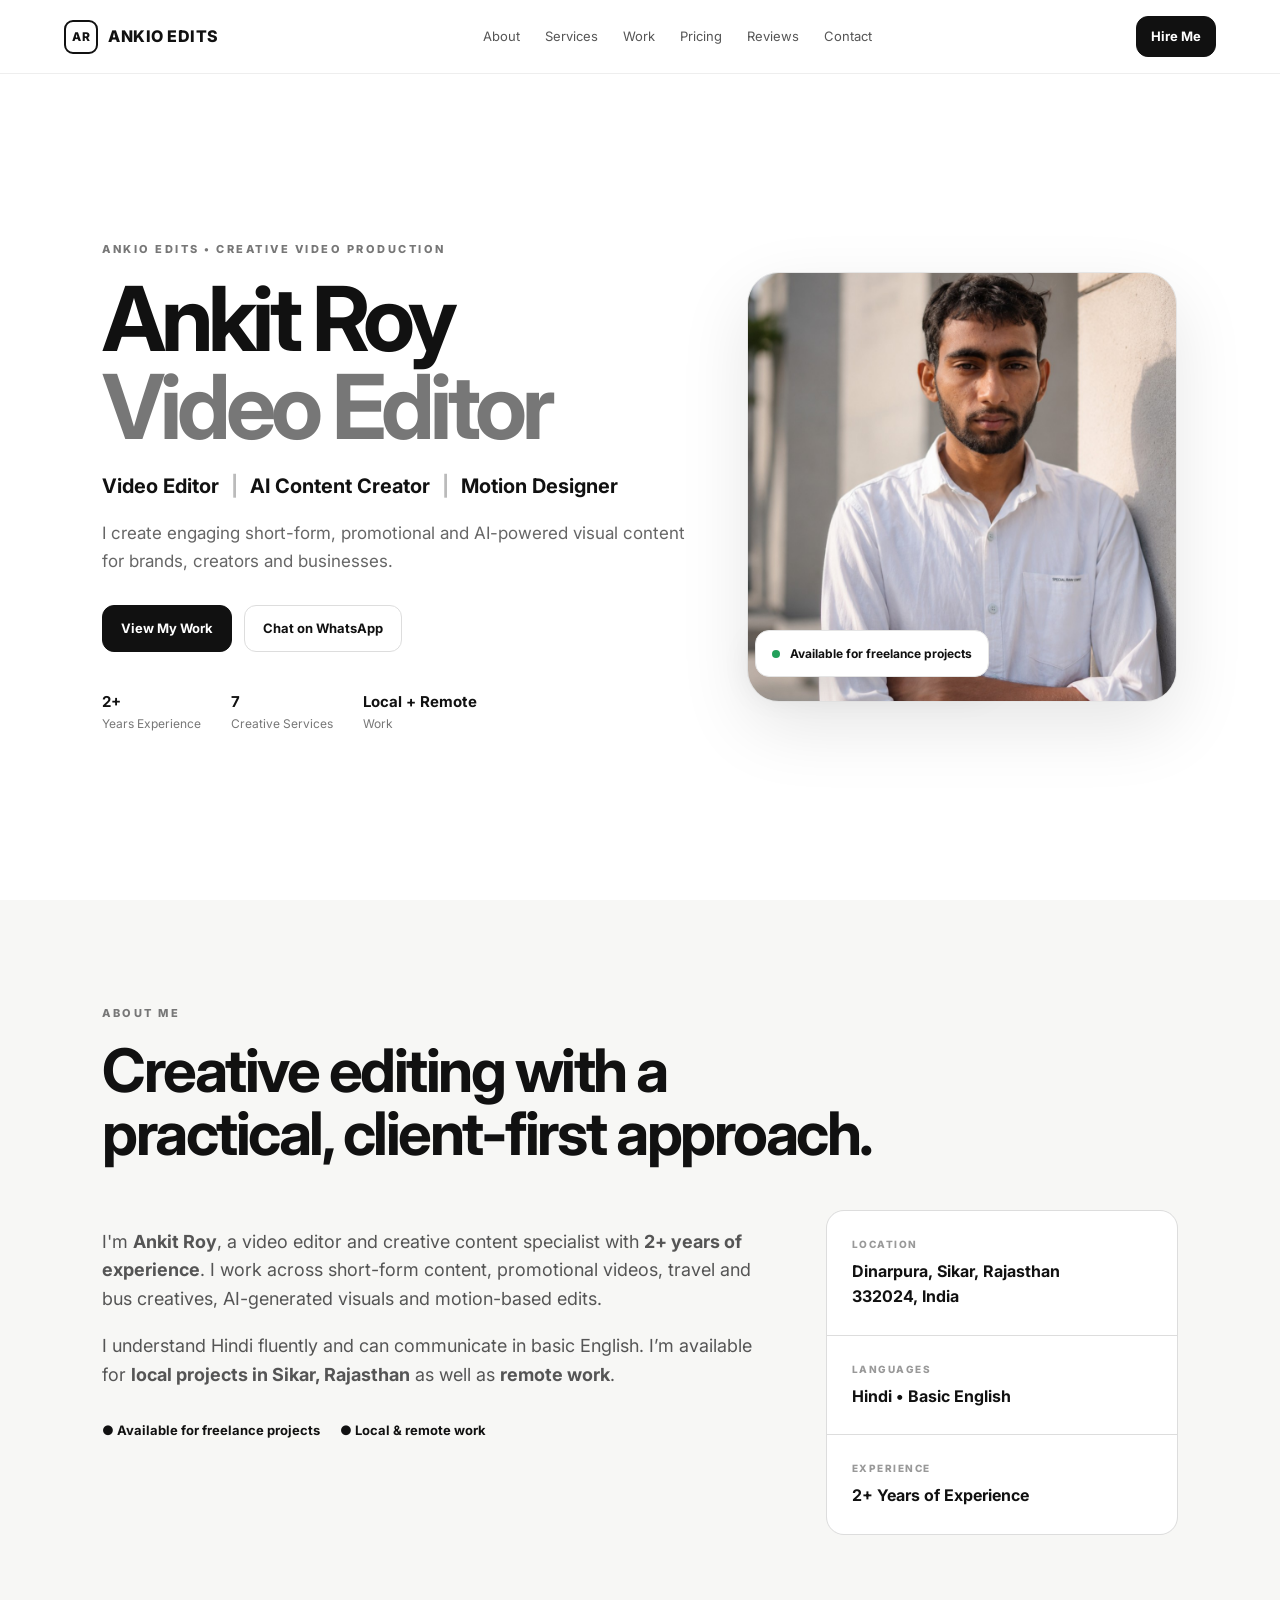
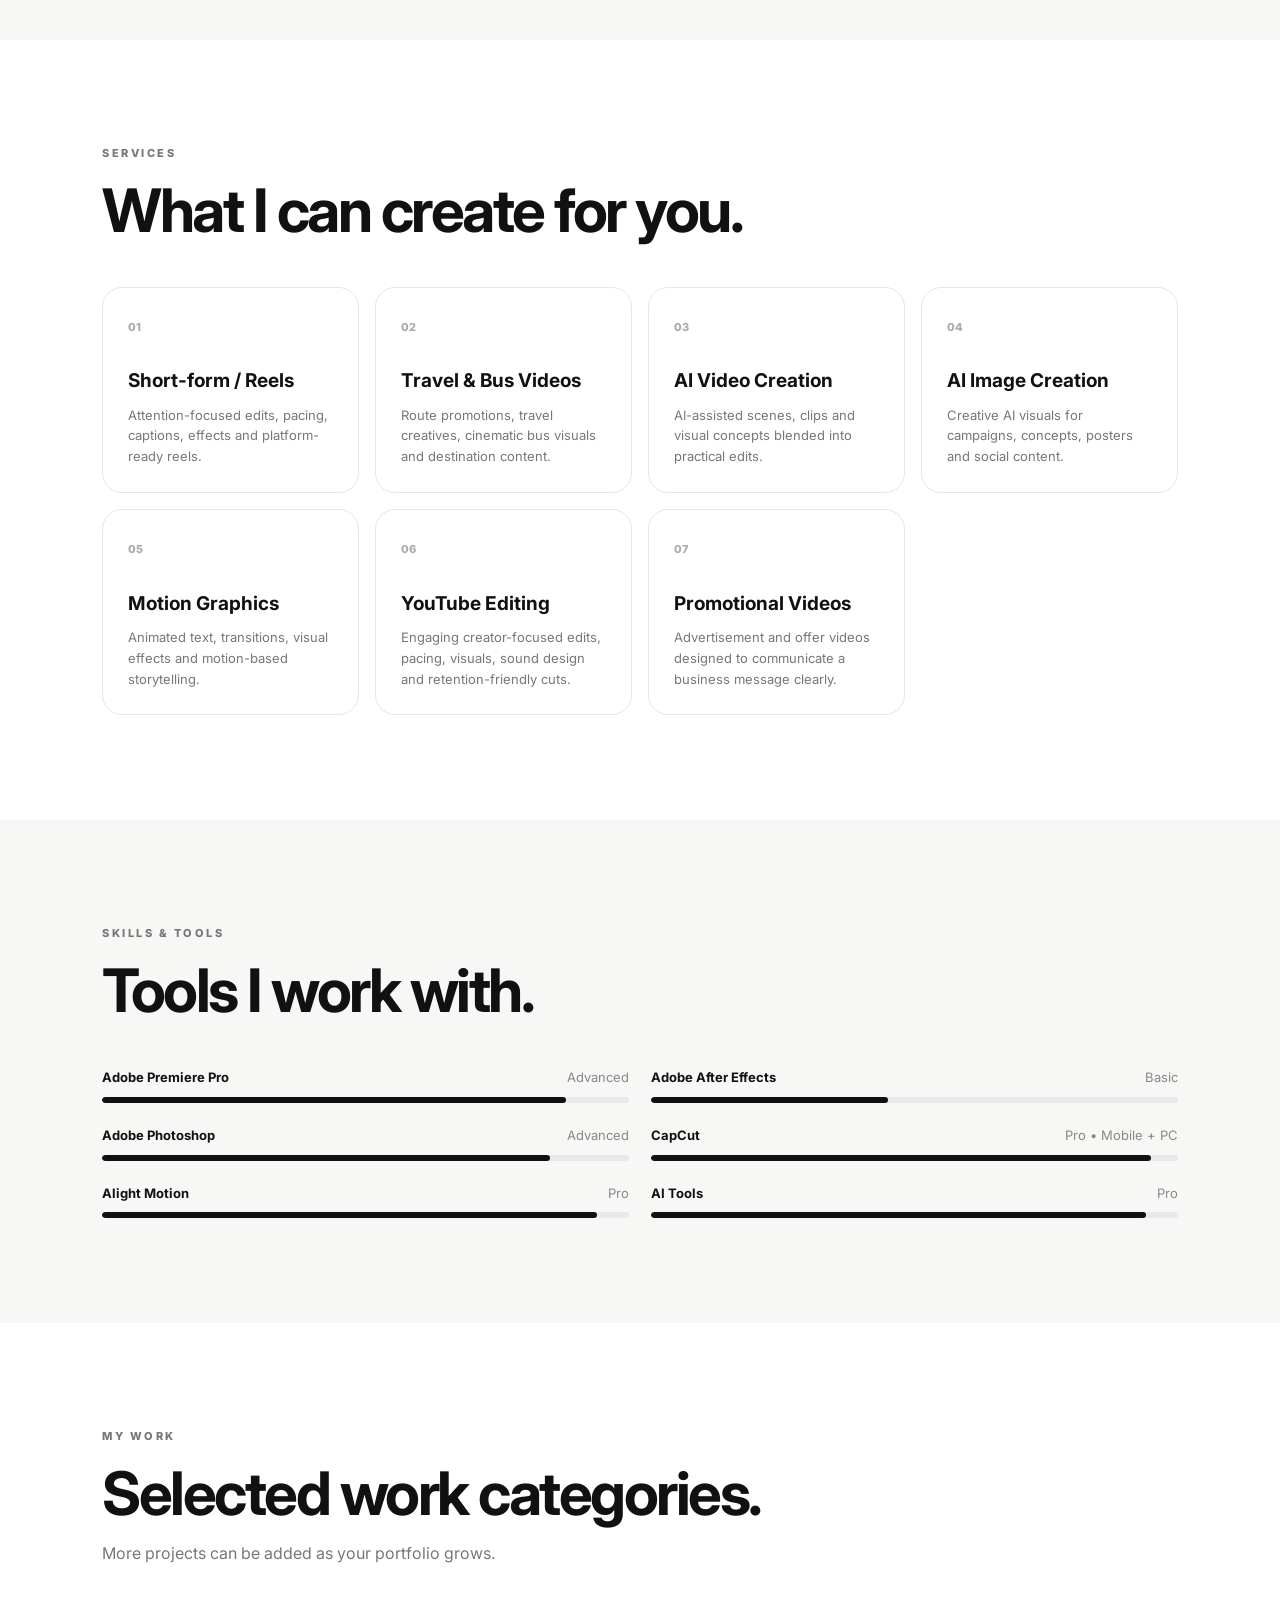
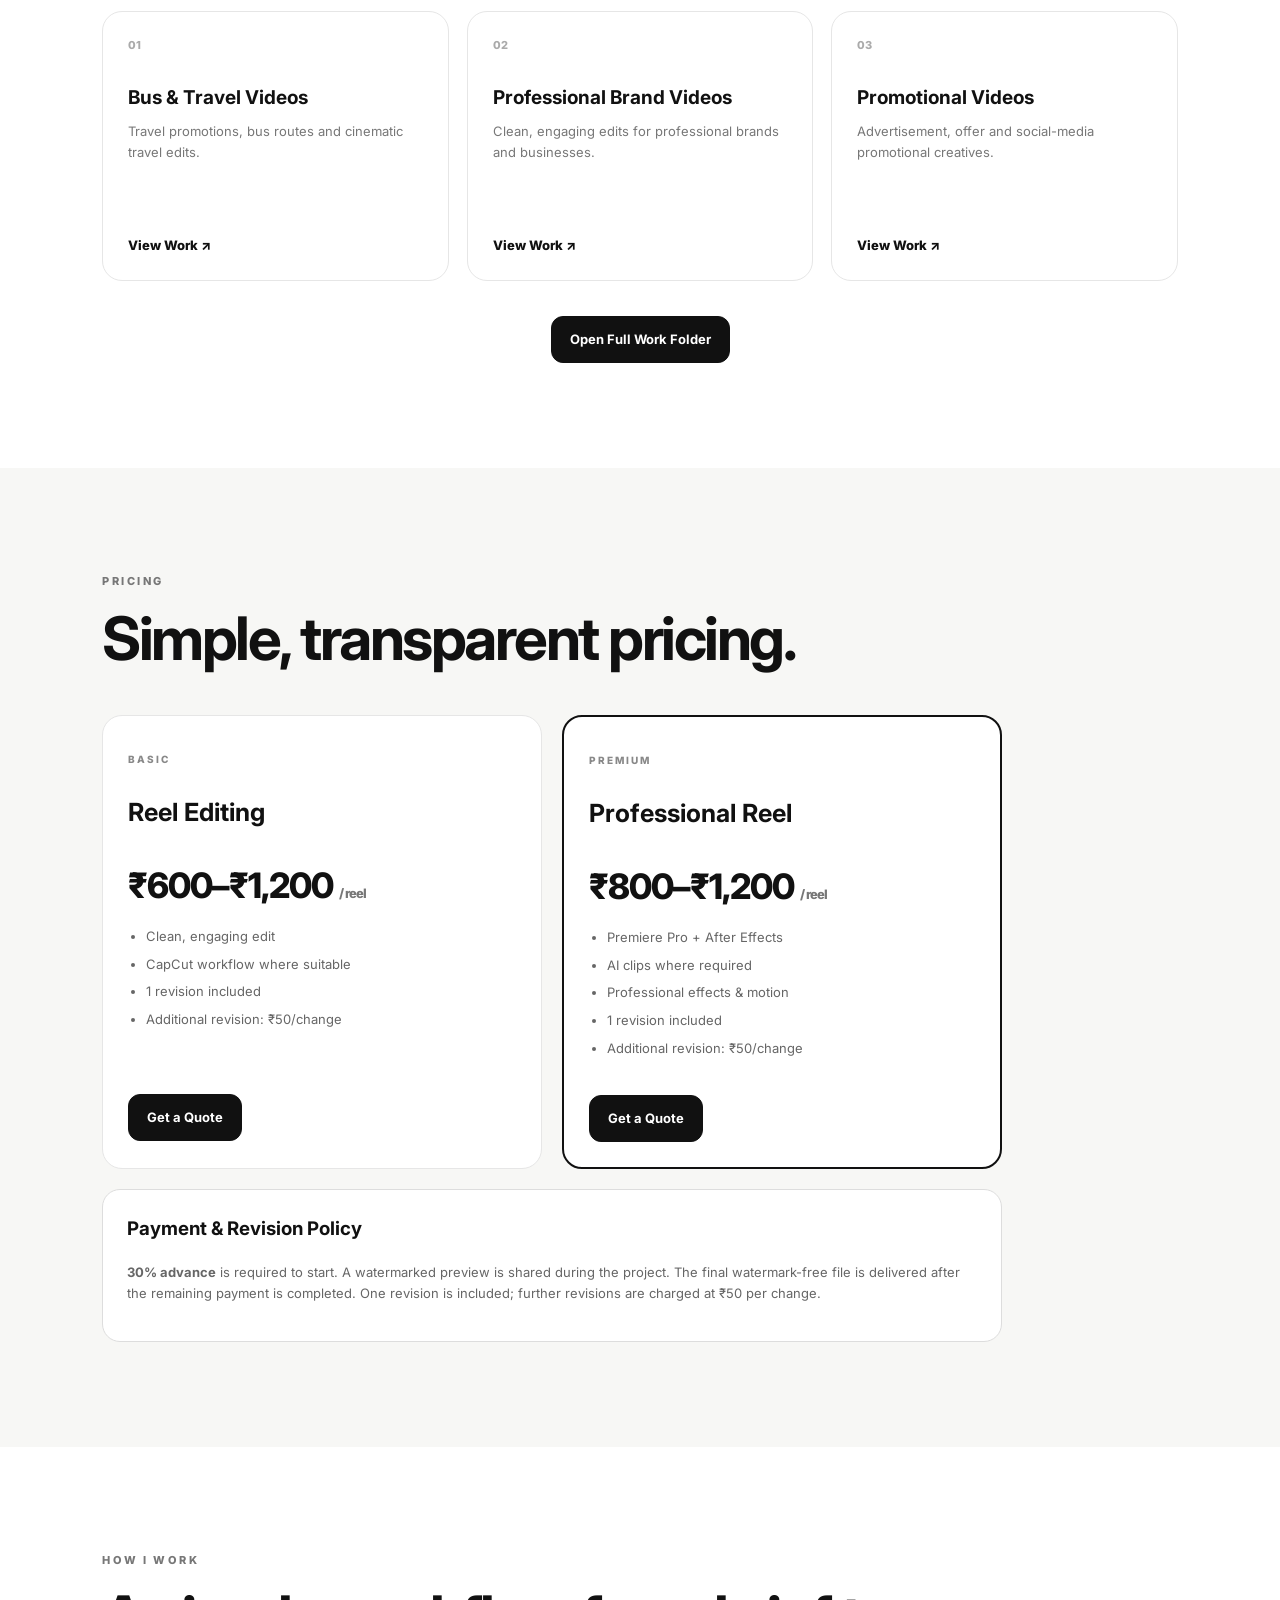
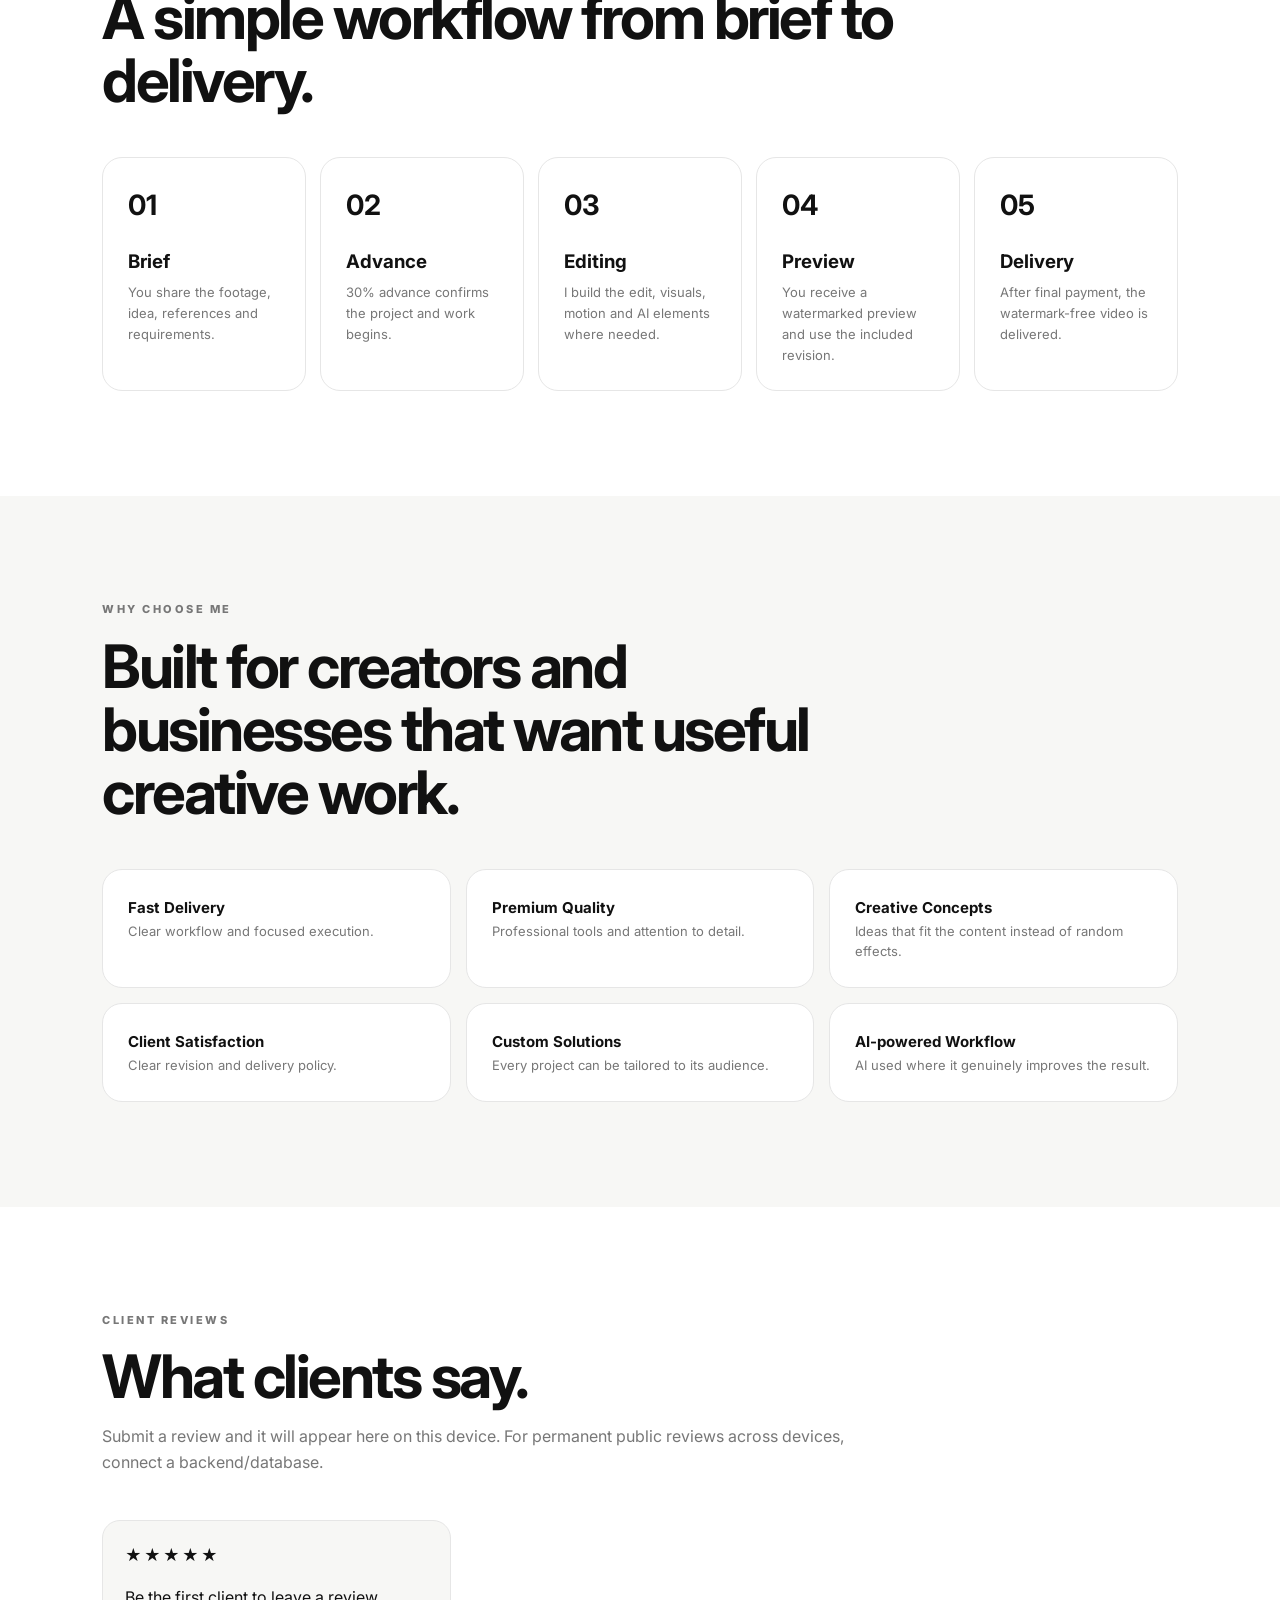
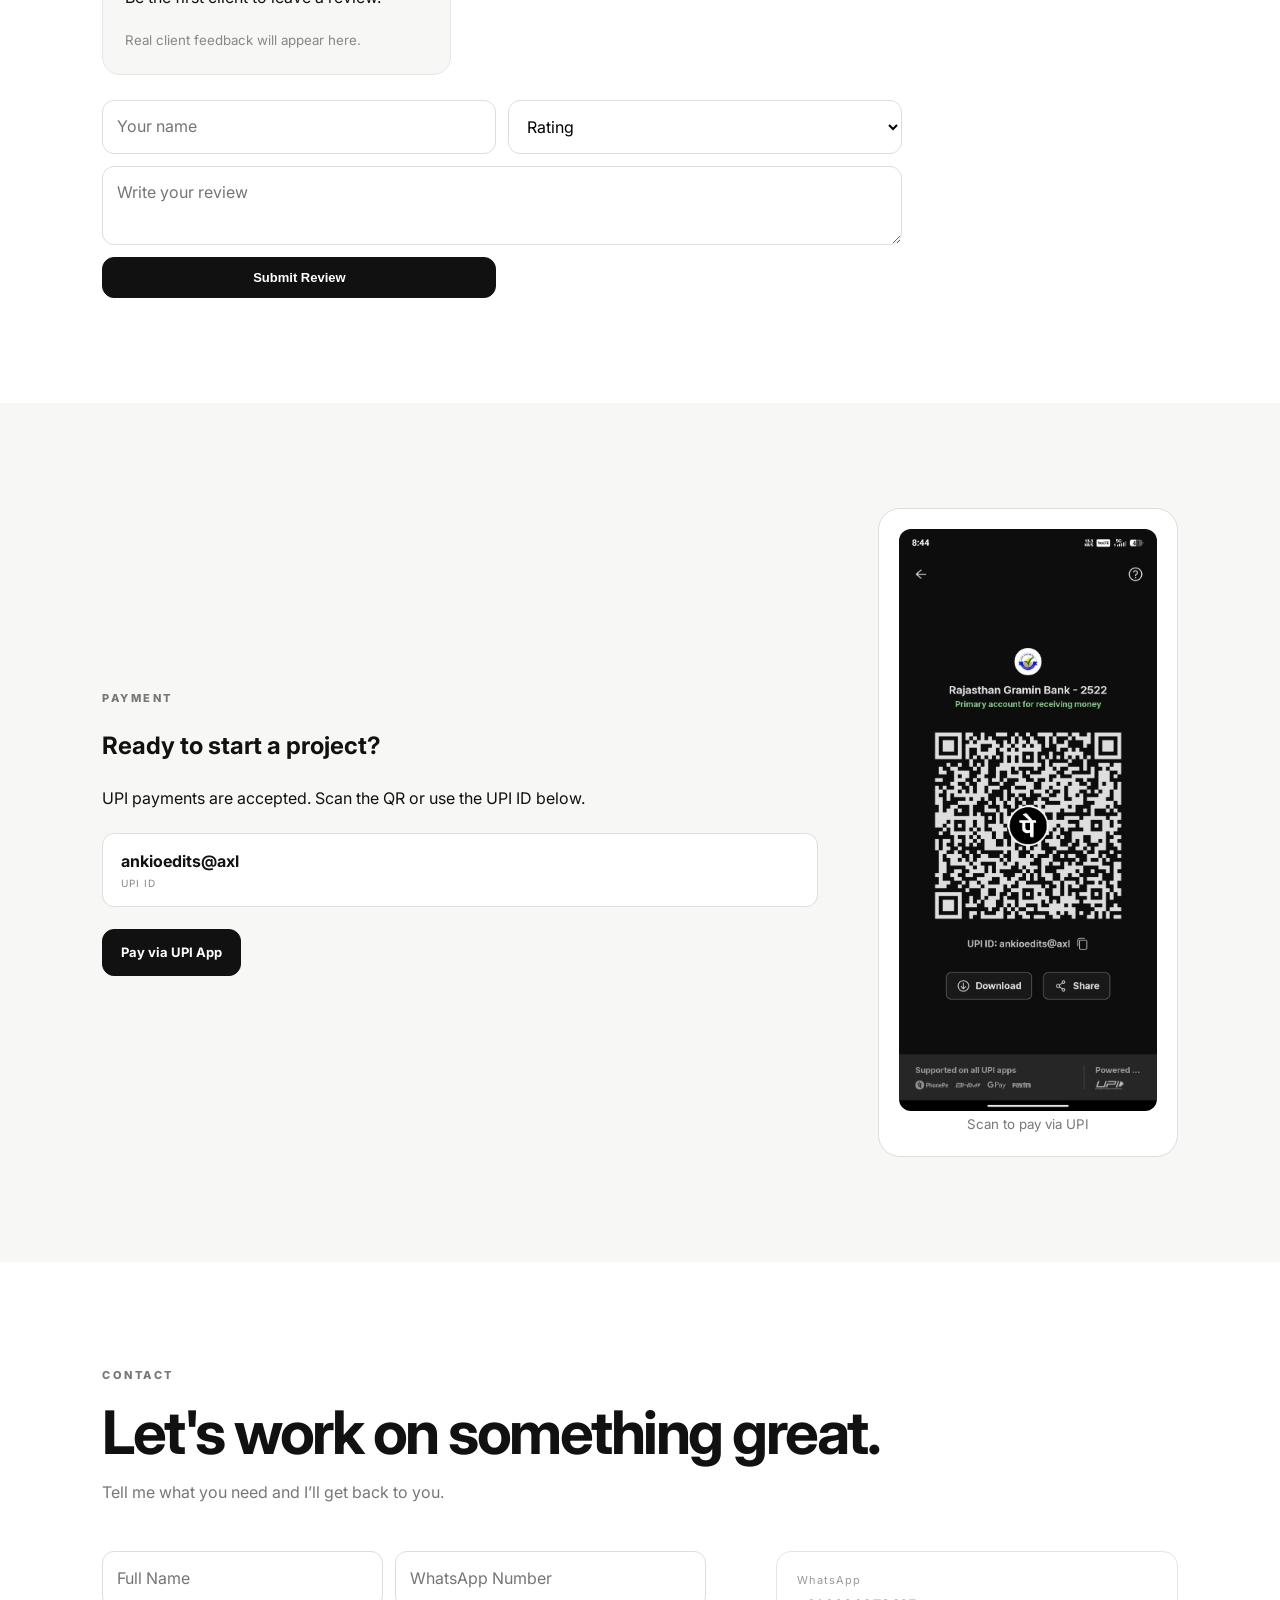
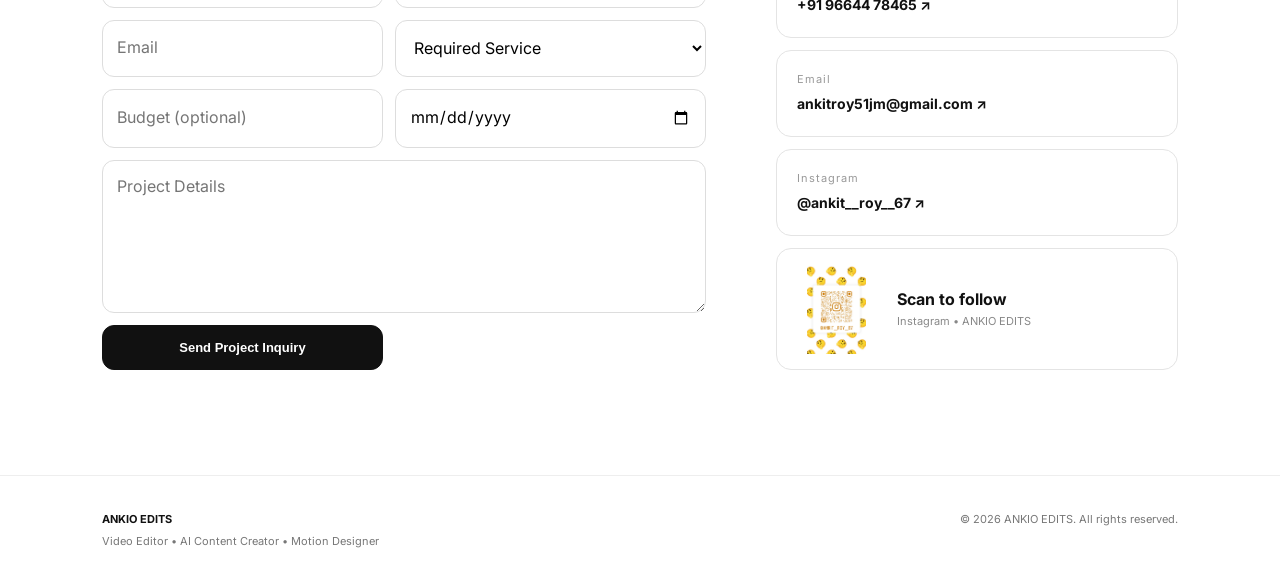
==== index.html @ e43e982b "Add files via upload" ====
<!DOCTYPE html>
<html lang="en">
<head>
  <meta charset="UTF-8">
  <meta name="viewport" content="width=device-width, initial-scale=1.0">
  <meta name="description" content="ANKIO EDITS — Ankit Roy, Video Editor, AI Content Creator and Motion Designer. Available for freelance, local and remote work.">
  <meta name="theme-color" content="#ffffff">
  <title>ANKIO EDITS — Ankit Roy | Video Editor</title>
  <link rel="preconnect" href="https://fonts.googleapis.com">
  <link rel="preconnect" href="https://fonts.gstatic.com" crossorigin>
  <link href="https://fonts.googleapis.com/css2?family=Inter:wght@400;500;600;700;800&display=swap" rel="stylesheet">
  <link rel="stylesheet" href="style.css">
</head>
<body>
<header class="nav">
  <a class="brand" href="#home"><span class="brand-mark">AR</span><span>ANKIO <b>EDITS</b></span></a>
  <nav>
    <a href="#about">About</a><a href="#services">Services</a><a href="#work">Work</a>
    <a href="#pricing">Pricing</a><a href="#reviews">Reviews</a><a href="#contact">Contact</a>
  </nav>
  <a class="btn btn-dark nav-btn" href="https://wa.me/919664478465?text=Hi%20Ankit%2C%20I%20want%20to%20discuss%20a%20video%20editing%20project." target="_blank" rel="noopener">Hire Me</a>
</header>

<main>
<section id="home" class="hero section">
  <div class="hero-copy reveal">
    <p class="eyebrow">ANKIO EDITS • CREATIVE VIDEO PRODUCTION</p>
    <h1>Ankit Roy<br><span>Video Editor</span></h1>
    <p class="headline">Video Editor <i>|</i> AI Content Creator <i>|</i> Motion Designer</p>
    <p class="lead">I create engaging short-form, promotional and AI-powered visual content for brands, creators and businesses.</p>
    <div class="actions">
      <a class="btn btn-dark" href="#work">View My Work</a>
      <a class="btn btn-light" href="https://wa.me/919664478465?text=Hi%20Ankit%2C%20I%20want%20to%20hire%20you%20for%20a%20project." target="_blank" rel="noopener">Chat on WhatsApp</a>
    </div>
    <div class="mini-stats"><span><strong>2+</strong> Years Experience</span><span><strong>7</strong> Creative Services</span><span><strong>Local + Remote</strong> Work</span></div>
  </div>
  <div class="hero-photo reveal">
    <div class="photo-ring"><img src="profile.png" alt="Ankit Roy — ANKIO EDITS"></div>
    <div class="floating-card"><span class="dot"></span> Available for freelance projects</div>
  </div>
</section>

<section id="about" class="section soft">
  <div class="section-head reveal"><p class="eyebrow">ABOUT ME</p><h2>Creative editing with a practical, client-first approach.</h2></div>
  <div class="about-grid">
    <div class="about-copy reveal">
      <p>I'm <b>Ankit Roy</b>, a video editor and creative content specialist with <b>2+ years of experience</b>. I work across short-form content, promotional videos, travel and bus creatives, AI-generated visuals and motion-based edits.</p>
      <p>I understand Hindi fluently and can communicate in basic English. I’m available for <b>local projects in Sikar, Rajasthan</b> as well as <b>remote work</b>.</p>
      <div class="availability"><span>● Available for freelance projects</span><span>● Local & remote work</span></div>
    </div>
    <div class="facts reveal">
      <div><small>LOCATION</small><b>Dinarpura, Sikar, Rajasthan<br>332024, India</b></div>
      <div><small>LANGUAGES</small><b>Hindi • Basic English</b></div>
      <div><small>EXPERIENCE</small><b>2+ Years of Experience</b></div>
    </div>
  </div>
</section>

<section id="services" class="section">
  <div class="section-head reveal"><p class="eyebrow">SERVICES</p><h2>What I can create for you.</h2></div>
  <div class="cards">
    <article class="card reveal"><span>01</span><h3>Short-form / Reels</h3><p>Attention-focused edits, pacing, captions, effects and platform-ready reels.</p></article>
    <article class="card reveal"><span>02</span><h3>Travel & Bus Videos</h3><p>Route promotions, travel creatives, cinematic bus visuals and destination content.</p></article>
    <article class="card reveal"><span>03</span><h3>AI Video Creation</h3><p>AI-assisted scenes, clips and visual concepts blended into practical edits.</p></article>
    <article class="card reveal"><span>04</span><h3>AI Image Creation</h3><p>Creative AI visuals for campaigns, concepts, posters and social content.</p></article>
    <article class="card reveal"><span>05</span><h3>Motion Graphics</h3><p>Animated text, transitions, visual effects and motion-based storytelling.</p></article>
    <article class="card reveal"><span>06</span><h3>YouTube Editing</h3><p>Engaging creator-focused edits, pacing, visuals, sound design and retention-friendly cuts.</p></article>
    <article class="card reveal"><span>07</span><h3>Promotional Videos</h3><p>Advertisement and offer videos designed to communicate a business message clearly.</p></article>
  </div>
</section>

<section id="skills" class="section soft">
  <div class="section-head reveal"><p class="eyebrow">SKILLS & TOOLS</p><h2>Tools I work with.</h2></div>
  <div class="skills">
    <div class="skill reveal"><div><b>Adobe Premiere Pro</b><span>Advanced</span></div><div class="bar"><i style="width:88%"></i></div></div>
    <div class="skill reveal"><div><b>Adobe After Effects</b><span>Basic</span></div><div class="bar"><i style="width:45%"></i></div></div>
    <div class="skill reveal"><div><b>Adobe Photoshop</b><span>Advanced</span></div><div class="bar"><i style="width:85%"></i></div></div>
    <div class="skill reveal"><div><b>CapCut</b><span>Pro • Mobile + PC</span></div><div class="bar"><i style="width:95%"></i></div></div>
    <div class="skill reveal"><div><b>Alight Motion</b><span>Pro</span></div><div class="bar"><i style="width:94%"></i></div></div>
    <div class="skill reveal"><div><b>AI Tools</b><span>Pro</span></div><div class="bar"><i style="width:94%"></i></div></div>
  </div>
</section>

<section id="work" class="section">
  <div class="section-head reveal"><p class="eyebrow">MY WORK</p><h2>Selected work categories.</h2><p>More projects can be added as your portfolio grows.</p></div>
  <div class="work-grid">
    <article class="work-card reveal"><div class="work-number">01</div><h3>Bus & Travel Videos</h3><p>Travel promotions, bus routes and cinematic travel edits.</p><a class="text-link" href="https://drive.google.com/drive/folders/1QheILWWbwtCmF_2uF_xJXzWu7FkPVRV8" target="_blank" rel="noopener">View Work ↗</a></article>
    <article class="work-card reveal"><div class="work-number">02</div><h3>Professional Brand Videos</h3><p>Clean, engaging edits for professional brands and businesses.</p><a class="text-link" href="https://drive.google.com/drive/folders/1QheILWWbwtCmF_2uF_xJXzWu7FkPVRV8" target="_blank" rel="noopener">View Work ↗</a></article>
    <article class="work-card reveal"><div class="work-number">03</div><h3>Promotional Videos</h3><p>Advertisement, offer and social-media promotional creatives.</p><a class="text-link" href="https://drive.google.com/drive/folders/1QheILWWbwtCmF_2uF_xJXzWu7FkPVRV8" target="_blank" rel="noopener">View Work ↗</a></article>
  </div>
  <div class="center reveal"><a class="btn btn-dark" href="https://drive.google.com/drive/folders/1QheILWWbwtCmF_2uF_xJXzWu7FkPVRV8" target="_blank" rel="noopener">Open Full Work Folder</a></div>
</section>

<section id="pricing" class="section soft">
  <div class="section-head reveal"><p class="eyebrow">PRICING</p><h2>Simple, transparent pricing.</h2></div>
  <div class="pricing-grid">
    <article class="price-card reveal"><p class="tag">BASIC</p><h3>Reel Editing</h3><div class="price">₹600–₹1,200 <small>/ reel</small></div><ul><li>Clean, engaging edit</li><li>CapCut workflow where suitable</li><li>1 revision included</li><li>Additional revision: ₹50/change</li></ul><a class="btn btn-dark" href="#contact">Get a Quote</a></article>
    <article class="price-card featured reveal"><p class="tag">PREMIUM</p><h3>Professional Reel</h3><div class="price">₹800–₹1,200 <small>/ reel</small></div><ul><li>Premiere Pro + After Effects</li><li>AI clips where required</li><li>Professional effects & motion</li><li>1 revision included</li><li>Additional revision: ₹50/change</li></ul><a class="btn btn-dark" href="#contact">Get a Quote</a></article>
  </div>
  <div class="policy reveal"><h3>Payment & Revision Policy</h3><p><b>30% advance</b> is required to start. A watermarked preview is shared during the project. The final watermark-free file is delivered after the remaining payment is completed. One revision is included; further revisions are charged at ₹50 per change.</p></div>
</section>

<section id="process" class="section">
  <div class="section-head reveal"><p class="eyebrow">HOW I WORK</p><h2>A simple workflow from brief to delivery.</h2></div>
  <div class="process"><div class="step reveal"><b>01</b><h3>Brief</h3><p>You share the footage, idea, references and requirements.</p></div><div class="step reveal"><b>02</b><h3>Advance</h3><p>30% advance confirms the project and work begins.</p></div><div class="step reveal"><b>03</b><h3>Editing</h3><p>I build the edit, visuals, motion and AI elements where needed.</p></div><div class="step reveal"><b>04</b><h3>Preview</h3><p>You receive a watermarked preview and use the included revision.</p></div><div class="step reveal"><b>05</b><h3>Delivery</h3><p>After final payment, the watermark-free video is delivered.</p></div></div>
</section>

<section class="section soft">
  <div class="section-head reveal"><p class="eyebrow">WHY CHOOSE ME</p><h2>Built for creators and businesses that want useful creative work.</h2></div>
  <div class="why"><div class="why-card reveal"><b>Fast Delivery</b><p>Clear workflow and focused execution.</p></div><div class="why-card reveal"><b>Premium Quality</b><p>Professional tools and attention to detail.</p></div><div class="why-card reveal"><b>Creative Concepts</b><p>Ideas that fit the content instead of random effects.</p></div><div class="why-card reveal"><b>Client Satisfaction</b><p>Clear revision and delivery policy.</p></div><div class="why-card reveal"><b>Custom Solutions</b><p>Every project can be tailored to its audience.</p></div><div class="why-card reveal"><b>AI-powered Workflow</b><p>AI used where it genuinely improves the result.</p></div></div>
</section>

<section id="reviews" class="section">
  <div class="section-head reveal"><p class="eyebrow">CLIENT REVIEWS</p><h2>What clients say.</h2><p>Submit a review and it will appear here on this device. For permanent public reviews across devices, connect a backend/database.</p></div>
  <div id="reviewList" class="review-list"></div>
  <form id="reviewForm" class="review-form reveal">
    <input id="reviewName" required maxlength="60" placeholder="Your name">
    <select id="reviewStars" required><option value="">Rating</option><option value="5">★★★★★ — 5</option><option value="4">★★★★☆ — 4</option><option value="3">★★★☆☆ — 3</option><option value="2">★★☆☆☆ — 2</option><option value="1">★☆☆☆☆ — 1</option></select>
    <textarea id="reviewText" required maxlength="500" placeholder="Write your review"></textarea>
    <button class="btn btn-dark" type="submit">Submit Review</button>
  </form>
</section>

<section id="payment" class="section soft">
  <div class="payment-grid">
    <div class="reveal"><p class="eyebrow">PAYMENT</p><h2>Ready to start a project?</h2><p>UPI payments are accepted. Scan the QR or use the UPI ID below.</p><div class="upi"><b>ankioedits@axl</b><span>UPI ID</span></div><a class="btn btn-dark" href="upi://pay?pa=ankioedits@axl&pn=ANKIO%20EDITS">Pay via UPI App</a></div>
    <div class="qr-card reveal"><img src="payment-qr.jpg" alt="ANKIO EDITS UPI QR"><small>Scan to pay via UPI</small></div>
  </div>
</section>

<section id="contact" class="section">
  <div class="section-head reveal"><p class="eyebrow">CONTACT</p><h2>Let's work on something great.</h2><p>Tell me what you need and I’ll get back to you.</p></div>
  <div class="contact-grid">
    <form id="contactForm" class="contact-form reveal">
      <input id="name" required placeholder="Full Name">
      <input id="whatsapp" required placeholder="WhatsApp Number">
      <input id="email" type="email" required placeholder="Email">
      <select id="service" required><option value="">Required Service</option><option>Short-form / Reels</option><option>Travel & Bus Video</option><option>AI Video Creation</option><option>AI Image Creation</option><option>Motion Graphics / Animation</option><option>YouTube Video Editing</option><option>Promotional / Advertisement Video</option></select>
      <input id="budget" placeholder="Budget (optional)">
      <input id="startDate" type="date" placeholder="Preferred Start Date">
      <textarea id="details" required placeholder="Project Details"></textarea>
      <button class="btn btn-dark" type="submit">Send Project Inquiry</button>
      <small id="formNote"></small>
    </form>
    <aside class="contact-side reveal">
      <a class="contact-item" href="https://wa.me/919664478465" target="_blank" rel="noopener"><span>WhatsApp</span><b>+91 96644 78465 ↗</b></a>
      <a class="contact-item" href="mailto:ankitroy51jm@gmail.com"><span>Email</span><b>ankitroy51jm@gmail.com ↗</b></a>
      <a class="contact-item" href="https://www.instagram.com/ankit__roy__67/" target="_blank" rel="noopener"><span>Instagram</span><b>@ankit__roy__67 ↗</b></a>
      <div class="qr-mini"><img src="instagram-qr.png" alt="Instagram QR"><div><b>Scan to follow</b><span>Instagram • ANKIO EDITS</span></div></div>
    </aside>
  </div>
</section>
</main>

<footer><div><b>ANKIO EDITS</b><span>Video Editor • AI Content Creator • Motion Designer</span></div><span>© 2026 ANKIO EDITS. All rights reserved.</span></footer>

<script>
const reveals=document.querySelectorAll('.reveal');const observer=new IntersectionObserver(entries=>entries.forEach(e=>{if(e.isIntersecting)e.target.classList.add('visible')}),{threshold:.08});reveals.forEach(el=>observer.observe(el));

const reviewKey='ankioEditsReviews';
function renderReviews(){const list=document.getElementById('reviewList');const reviews=JSON.parse(localStorage.getItem(reviewKey)||'[]');if(!reviews.length){list.innerHTML='<div class="review"><div class="stars">★★★★★</div><p>Be the first client to leave a review.</p><small>Real client feedback will appear here.</small></div>';return;}list.innerHTML=reviews.map(r=>`<article class="review"><div class="stars">${'★'.repeat(r.stars)}${'☆'.repeat(5-r.stars)}</div><p>${escapeHtml(r.text)}</p><small>${escapeHtml(r.name)}</small></article>`).join('')}
function escapeHtml(s){return s.replace(/[&<>"']/g,m=>({'&':'&amp;','<':'&lt;','>':'&gt;','"':'&quot;',"'":'&#039;'}[m]))}
document.getElementById('reviewForm').addEventListener('submit',e=>{e.preventDefault();const reviews=JSON.parse(localStorage.getItem(reviewKey)||'[]');reviews.unshift({name:document.getElementById('reviewName').value.trim(),stars:Number(document.getElementById('reviewStars').value),text:document.getElementById('reviewText').value.trim()});localStorage.setItem(reviewKey,JSON.stringify(reviews.slice(0,12)));e.target.reset();renderReviews();});
renderReviews();

document.getElementById('contactForm').addEventListener('submit',e=>{e.preventDefault();const name=document.getElementById('name').value.trim();const whatsapp=document.getElementById('whatsapp').value.trim();const email=document.getElementById('email').value.trim();const service=document.getElementById('service').value;const budget=document.getElementById('budget').value.trim();const start=document.getElementById('startDate').value;const details=document.getElementById('details').value.trim();const msg=`Hi Ankit, I want to discuss a project.%0A%0AName: ${encodeURIComponent(name)}%0AWhatsApp: ${encodeURIComponent(whatsapp)}%0AEmail: ${encodeURIComponent(email)}%0AService: ${encodeURIComponent(service)}%0ABudget: ${encodeURIComponent(budget||'Not specified')}%0AStart Date: ${encodeURIComponent(start||'Not specified')}%0AProject Details: ${encodeURIComponent(details)}`;window.open('https://wa.me/919664478465?text='+msg,'_blank');document.getElementById('formNote').textContent='Your WhatsApp inquiry is ready to send.';});

</script>
</body>
</html>
---- style.css ----
*{box-sizing:border-box}html{scroll-behavior:smooth}body{margin:0;font-family:Inter,system-ui,sans-serif;color:#111;background:#fff;line-height:1.6}a{color:inherit;text-decoration:none}.nav{position:sticky;top:0;z-index:50;height:74px;background:rgba(255,255,255,.9);backdrop-filter:blur(16px);border-bottom:1px solid #eee;display:flex;align-items:center;justify-content:space-between;padding:0 5vw}.brand{display:flex;align-items:center;gap:10px;font-weight:800;letter-spacing:.5px}.brand b{font-weight:800}.brand-mark{display:grid;place-items:center;width:34px;height:34px;border:2px solid #111;border-radius:9px;font-size:12px}.nav nav{display:flex;gap:25px;font-size:13px;color:#555}.nav nav a:hover{color:#111}.btn{display:inline-flex;align-items:center;justify-content:center;border-radius:12px;padding:12px 18px;font-weight:700;font-size:13px;border:1px solid #111;transition:.25s transform,.25s background,.25s color}.btn:hover{transform:translateY(-2px)}.btn-dark{background:#111;color:#fff}.btn-light{background:#fff;color:#111;border-color:#ddd}.nav-btn{padding:9px 14px}.section{padding:105px 8vw}.soft{background:#f7f7f5}.hero{min-height:calc(100vh - 74px);display:grid;grid-template-columns:1.15fr .85fr;align-items:center;gap:60px}.eyebrow{font-size:11px;letter-spacing:2.5px;font-weight:800;color:#777;margin:0 0 16px}.hero h1{font-size:clamp(48px,7vw,92px);line-height:.98;letter-spacing:-5px;margin:0 0 20px}.hero h1 span{color:#777}.headline{font-weight:700;font-size:20px;margin:0 0 18px}.headline i{font-style:normal;color:#bbb;margin:0 7px}.lead{max-width:650px;color:#666;font-size:17px}.actions{display:flex;gap:12px;margin:30px 0}.mini-stats{display:flex;gap:30px;flex-wrap:wrap;margin-top:38px;color:#777;font-size:12px}.mini-stats strong{display:block;color:#111;font-size:15px}.hero-photo{display:flex;justify-content:center;position:relative}.photo-ring{width:min(430px,80vw);aspect-ratio:1/1;border-radius:32px;overflow:hidden;background:#eee;border:1px solid #e6e6e6;box-shadow:0 25px 70px rgba(0,0,0,.1)}.photo-ring img{width:100%;height:100%;object-fit:cover}.floating-card{position:absolute;bottom:25px;left:2%;background:#fff;border:1px solid #e5e5e5;border-radius:14px;padding:13px 16px;font-size:12px;font-weight:700;box-shadow:0 12px 35px rgba(0,0,0,.1)}.dot{display:inline-block;width:8px;height:8px;border-radius:50%;background:#22a05a;margin-right:7px}.section-head{max-width:800px;margin-bottom:45px}.section-head h2{font-size:clamp(34px,5vw,60px);letter-spacing:-2.5px;line-height:1.05;margin:0}.section-head>p:last-child{color:#777}.about-grid{display:grid;grid-template-columns:1.3fr .7fr;gap:70px}.about-copy{font-size:18px;color:#555}.availability{display:flex;gap:20px;flex-wrap:wrap;color:#111;font-size:13px;font-weight:700;margin-top:30px}.facts{display:grid;gap:1px;background:#ddd;border:1px solid #ddd;border-radius:18px;overflow:hidden}.facts div{background:#fff;padding:25px}.facts small{display:block;color:#999;font-size:10px;letter-spacing:1.5px;font-weight:800;margin-bottom:7px}.cards{display:grid;grid-template-columns:repeat(4,1fr);gap:16px}.card,.work-card,.why-card,.step,.price-card{border:1px solid #e6e6e6;background:#fff;border-radius:20px;padding:25px;transition:.3s transform,.3s box-shadow}.card:hover,.work-card:hover,.why-card:hover,.step:hover{transform:translateY(-5px);box-shadow:0 18px 45px rgba(0,0,0,.07)}.card span,.work-number{font-size:11px;color:#aaa;font-weight:800}.card h3,.work-card h3{margin:28px 0 8px;font-size:19px}.card p,.work-card p,.why-card p,.step p{color:#777;font-size:13px;margin:0}.skills{display:grid;grid-template-columns:1fr 1fr;gap:22px}.skill>div:first-child{display:flex;justify-content:space-between;font-size:13px;margin-bottom:9px}.skill span{color:#888}.bar{height:6px;background:#e9e9e9;border-radius:99px;overflow:hidden}.bar i{display:block;height:100%;background:#111;border-radius:99px}.work-grid{display:grid;grid-template-columns:repeat(3,1fr);gap:18px}.work-card{min-height:270px;display:flex;flex-direction:column}.work-card .text-link{margin-top:auto;font-weight:800;font-size:13px}.center{text-align:center;margin-top:35px}.pricing-grid{display:grid;grid-template-columns:1fr 1fr;gap:20px;max-width:900px}.price-card .tag{font-size:10px;letter-spacing:2px;font-weight:800;color:#888}.price-card h3{font-size:25px}.price{font-size:35px;font-weight:800;letter-spacing:-1px}.price small{font-size:13px;color:#777}.price-card ul{padding-left:18px;color:#666;font-size:13px;min-height:155px}.price-card li{margin:7px 0}.featured{border:2px solid #111}.policy{margin-top:20px;background:#fff;border:1px solid #ddd;border-radius:18px;padding:24px;max-width:900px}.policy h3{margin-top:0}.policy p{color:#666;font-size:13px}.process{display:grid;grid-template-columns:repeat(5,1fr);gap:14px}.step b{font-size:28px}.step h3{margin:20px 0 5px}.why{display:grid;grid-template-columns:repeat(3,1fr);gap:15px}.why-card b{font-size:15px}.review-list{display:grid;grid-template-columns:repeat(3,1fr);gap:15px;margin-bottom:25px}.review{background:#f7f7f5;border-radius:18px;padding:22px;border:1px solid #e6e6e6}.review .stars{letter-spacing:2px}.review small{color:#888}.review-form,.contact-form{display:grid;grid-template-columns:1fr 1fr;gap:12px;max-width:800px}.review-form textarea,.review-form button,.review-form input,.review-form select{grid-column:span 1}.review-form textarea{grid-column:1/-1}.contact-form textarea{grid-column:1/-1;min-height:150px}.review-form input,.review-form select,.review-form textarea,.contact-form input,.contact-form select,.contact-form textarea{font:inherit;border:1px solid #ddd;border-radius:12px;padding:13px 14px;outline:none;background:#fff}.review-form input:focus,.review-form select:focus,.review-form textarea:focus,.contact-form input:focus,.contact-form select:focus,.contact-form textarea:focus{border-color:#111}.payment-grid{display:grid;grid-template-columns:1fr 300px;align-items:center;gap:60px}.upi{margin:22px 0;padding:15px 18px;border:1px solid #ddd;background:#fff;border-radius:12px;display:flex;flex-direction:column}.upi span{font-size:10px;color:#888;letter-spacing:1px}.qr-card{background:#fff;border:1px solid #ddd;border-radius:22px;padding:20px;text-align:center}.qr-card img{width:100%;display:block;border-radius:12px}.qr-card small{color:#777}.contact-grid{display:grid;grid-template-columns:1.2fr .8fr;gap:70px}.contact-side{display:grid;gap:12px;align-content:start}.contact-item{padding:20px;border:1px solid #e4e4e4;border-radius:15px;display:flex;flex-direction:column;gap:5px}.contact-item span{font-size:11px;color:#999;letter-spacing:1px}.contact-item b{font-size:14px}.qr-mini{display:flex;gap:15px;align-items:center;padding:15px;border:1px solid #e4e4e4;border-radius:15px}.qr-mini img{width:90px;height:90px;object-fit:contain}.qr-mini div{display:flex;flex-direction:column}.qr-mini span{font-size:11px;color:#888}#formNote{color:#777}.nav+main{overflow:hidden}footer{padding:35px 8vw;border-top:1px solid #eee;display:flex;justify-content:space-between;gap:30px;color:#777;font-size:11px}footer div{display:flex;flex-direction:column;gap:5px}footer b{color:#111}.reveal{opacity:0;transform:translateY(18px);transition:opacity .7s ease,transform .7s ease}.reveal.visible{opacity:1;transform:none}@media(max-width:1000px){.nav nav{display:none}.cards{grid-template-columns:repeat(2,1fr)}.process{grid-template-columns:repeat(2,1fr)}.why{grid-template-columns:1fr 1fr}.hero{grid-template-columns:1fr}.hero-photo{order:-1}.photo-ring{width:min(360px,80vw)}.about-grid,.contact-grid{grid-template-columns:1fr}.work-grid,.review-list{grid-template-columns:1fr}.pricing-grid,.payment-grid{grid-template-columns:1fr}}@media(max-width:620px){.nav{padding:0 18px}.nav-btn{display:none}.section{padding:75px 20px}.hero h1{font-size:54px;letter-spacing:-3px}.cards,.skills,.pricing-grid,.process,.why{grid-template-columns:1fr}.review-form,.contact-form{grid-template-columns:1fr}.review-form textarea,.contact-form textarea{grid-column:auto}.actions{flex-direction:column;align-items:stretch}.mini-stats{gap:18px}.payment-grid{grid-template-columns:1fr}footer{padding:28px 20px;flex-direction:column}}
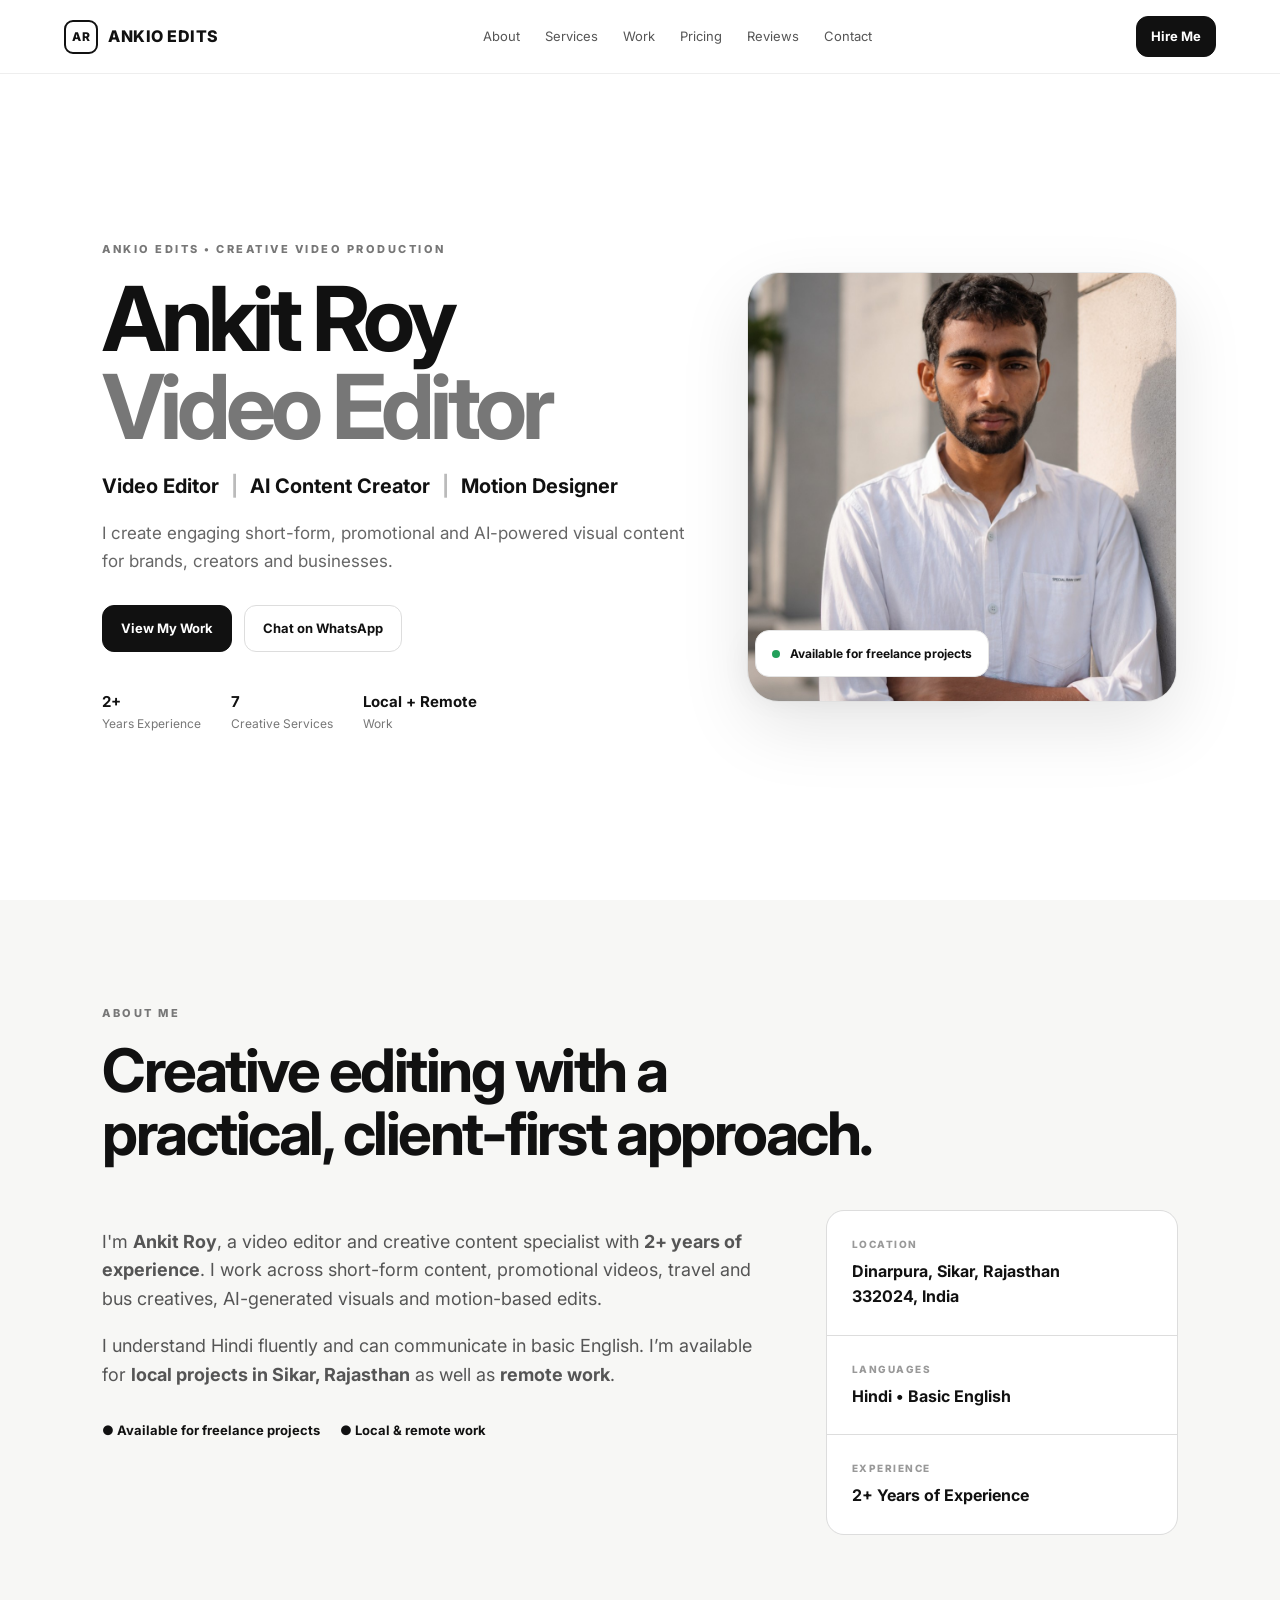
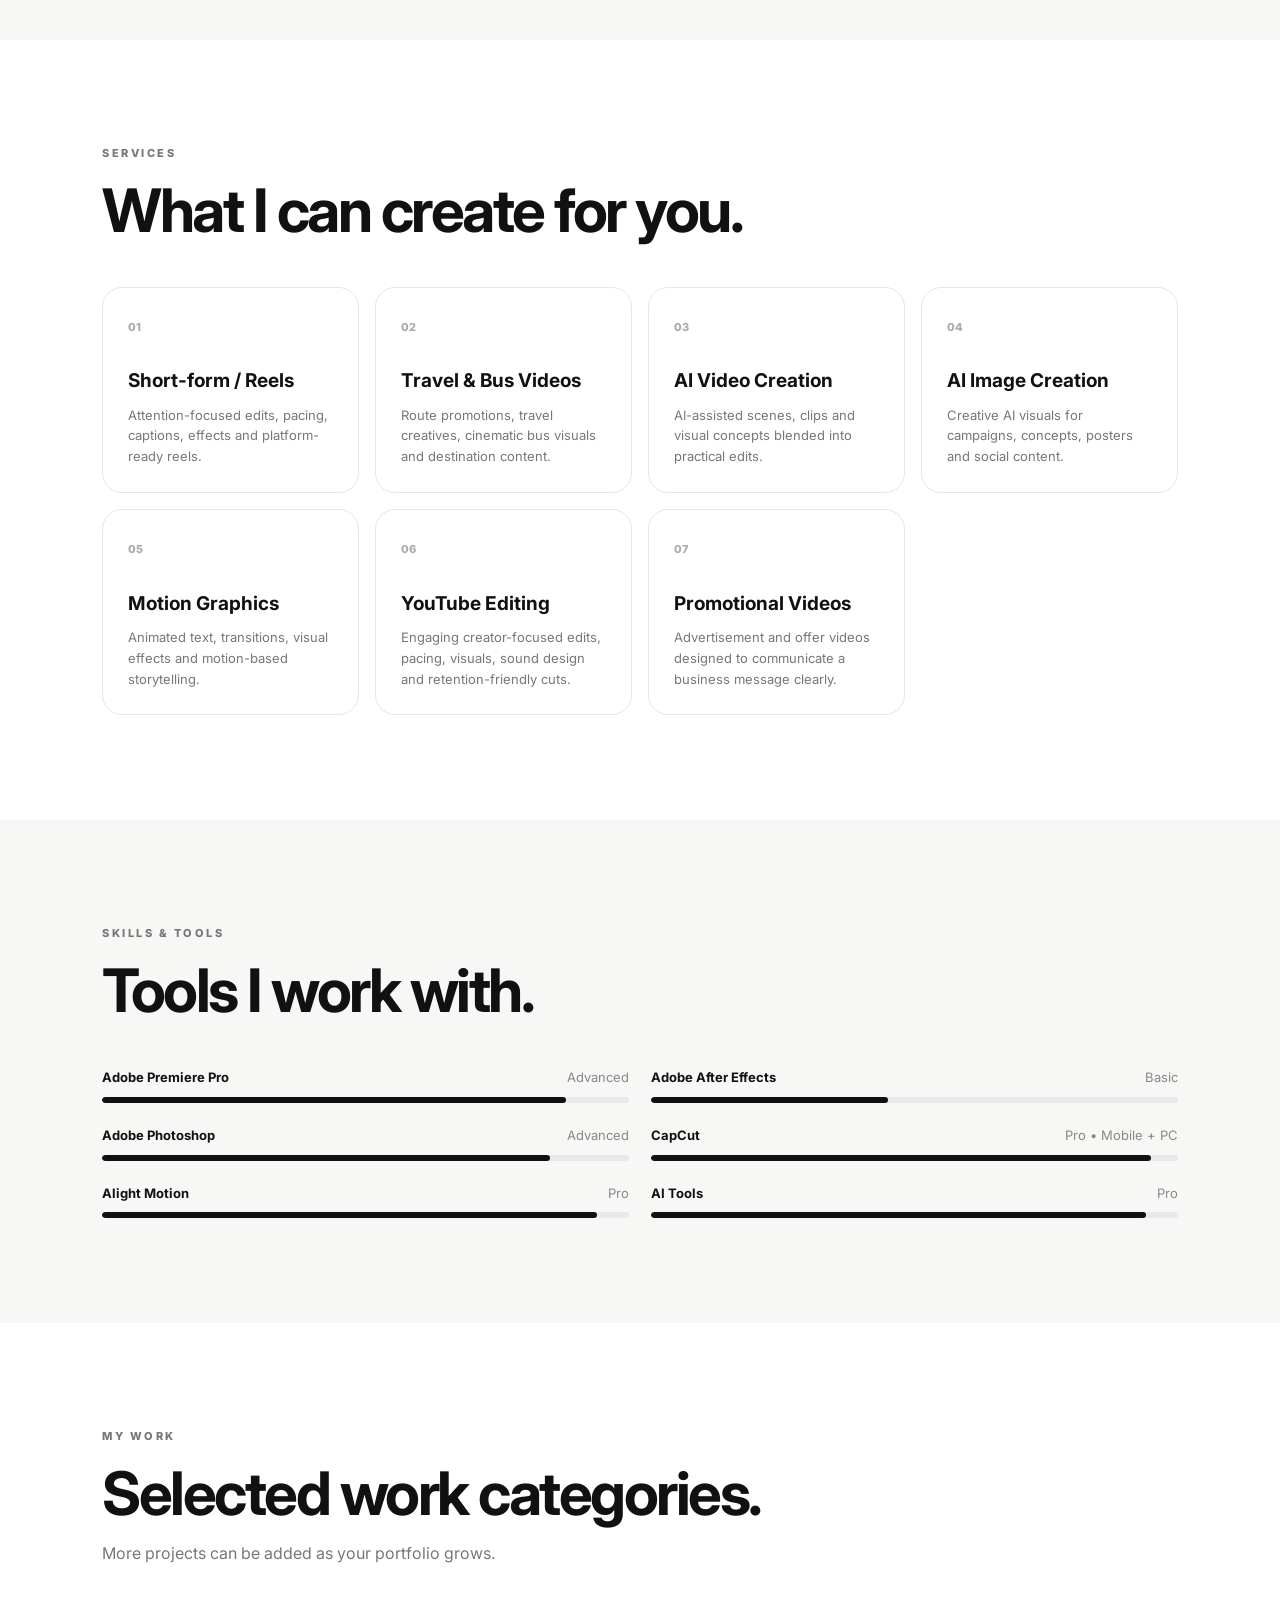
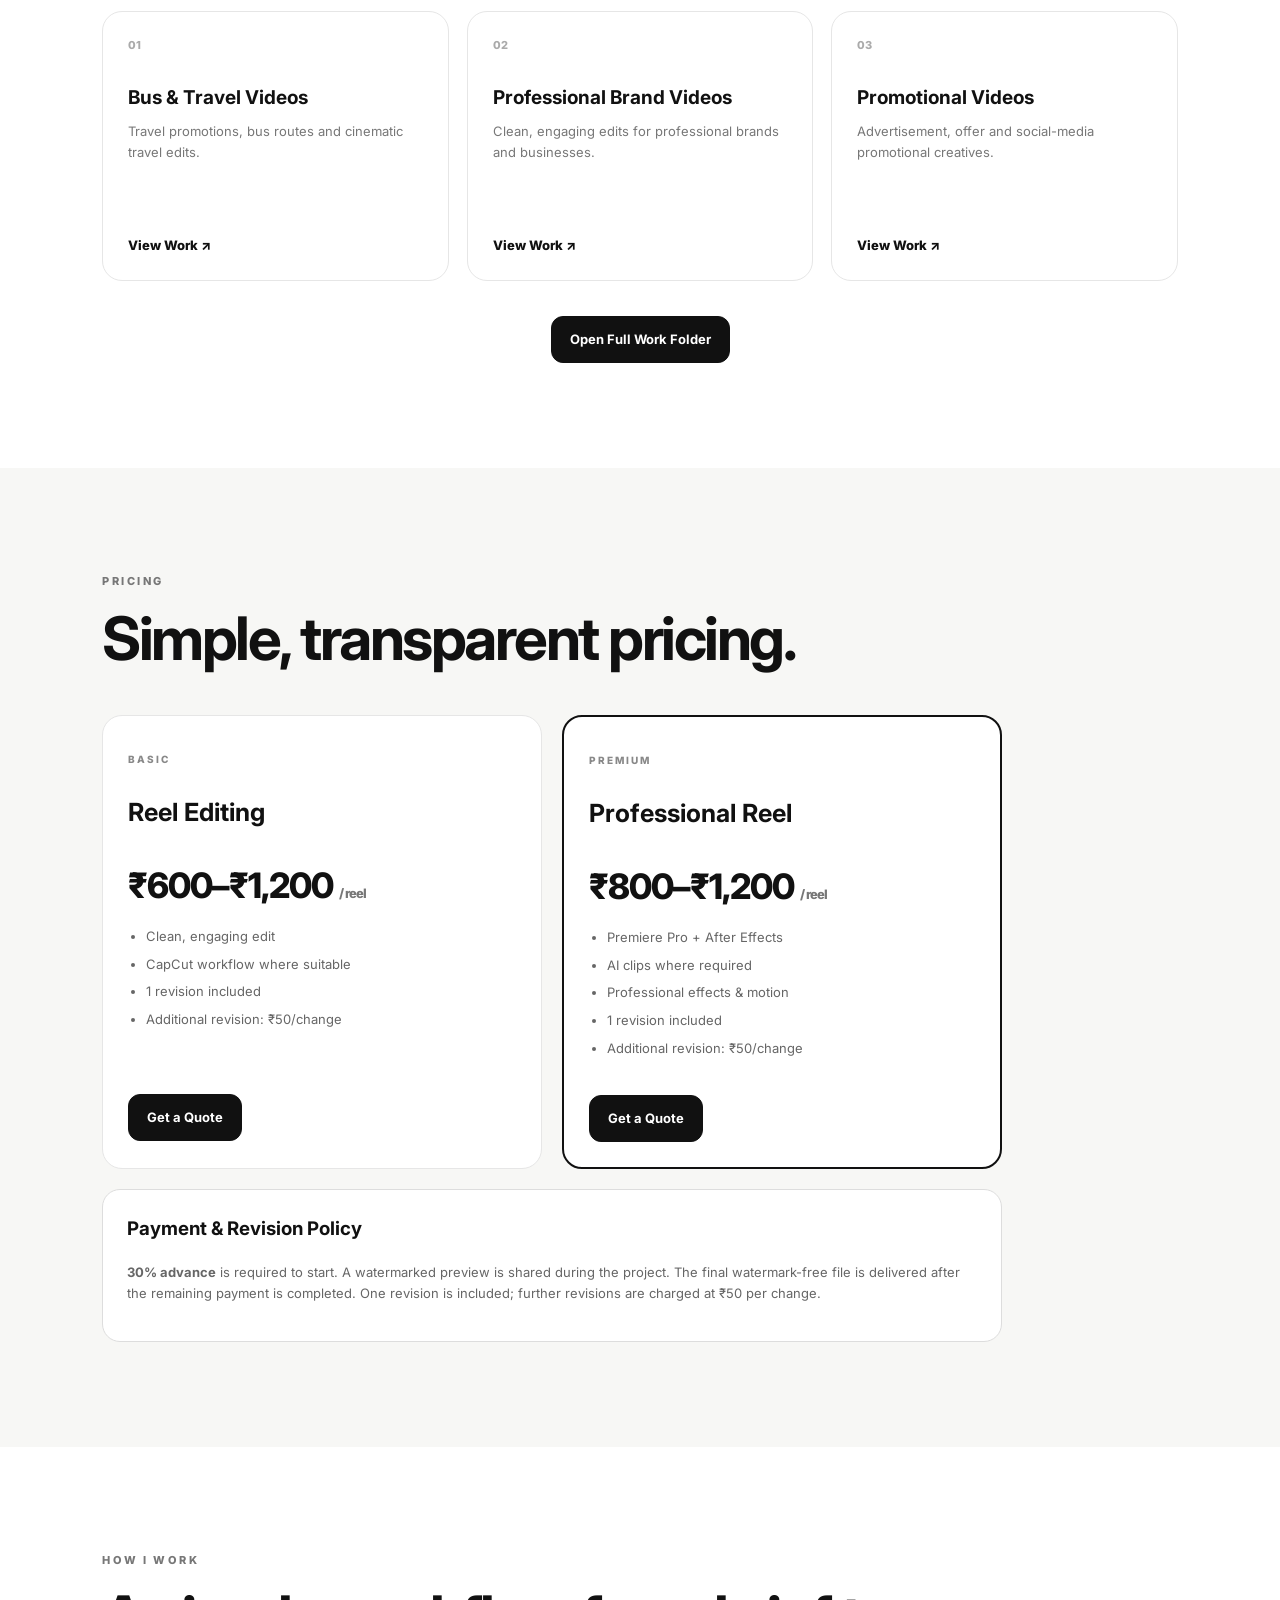
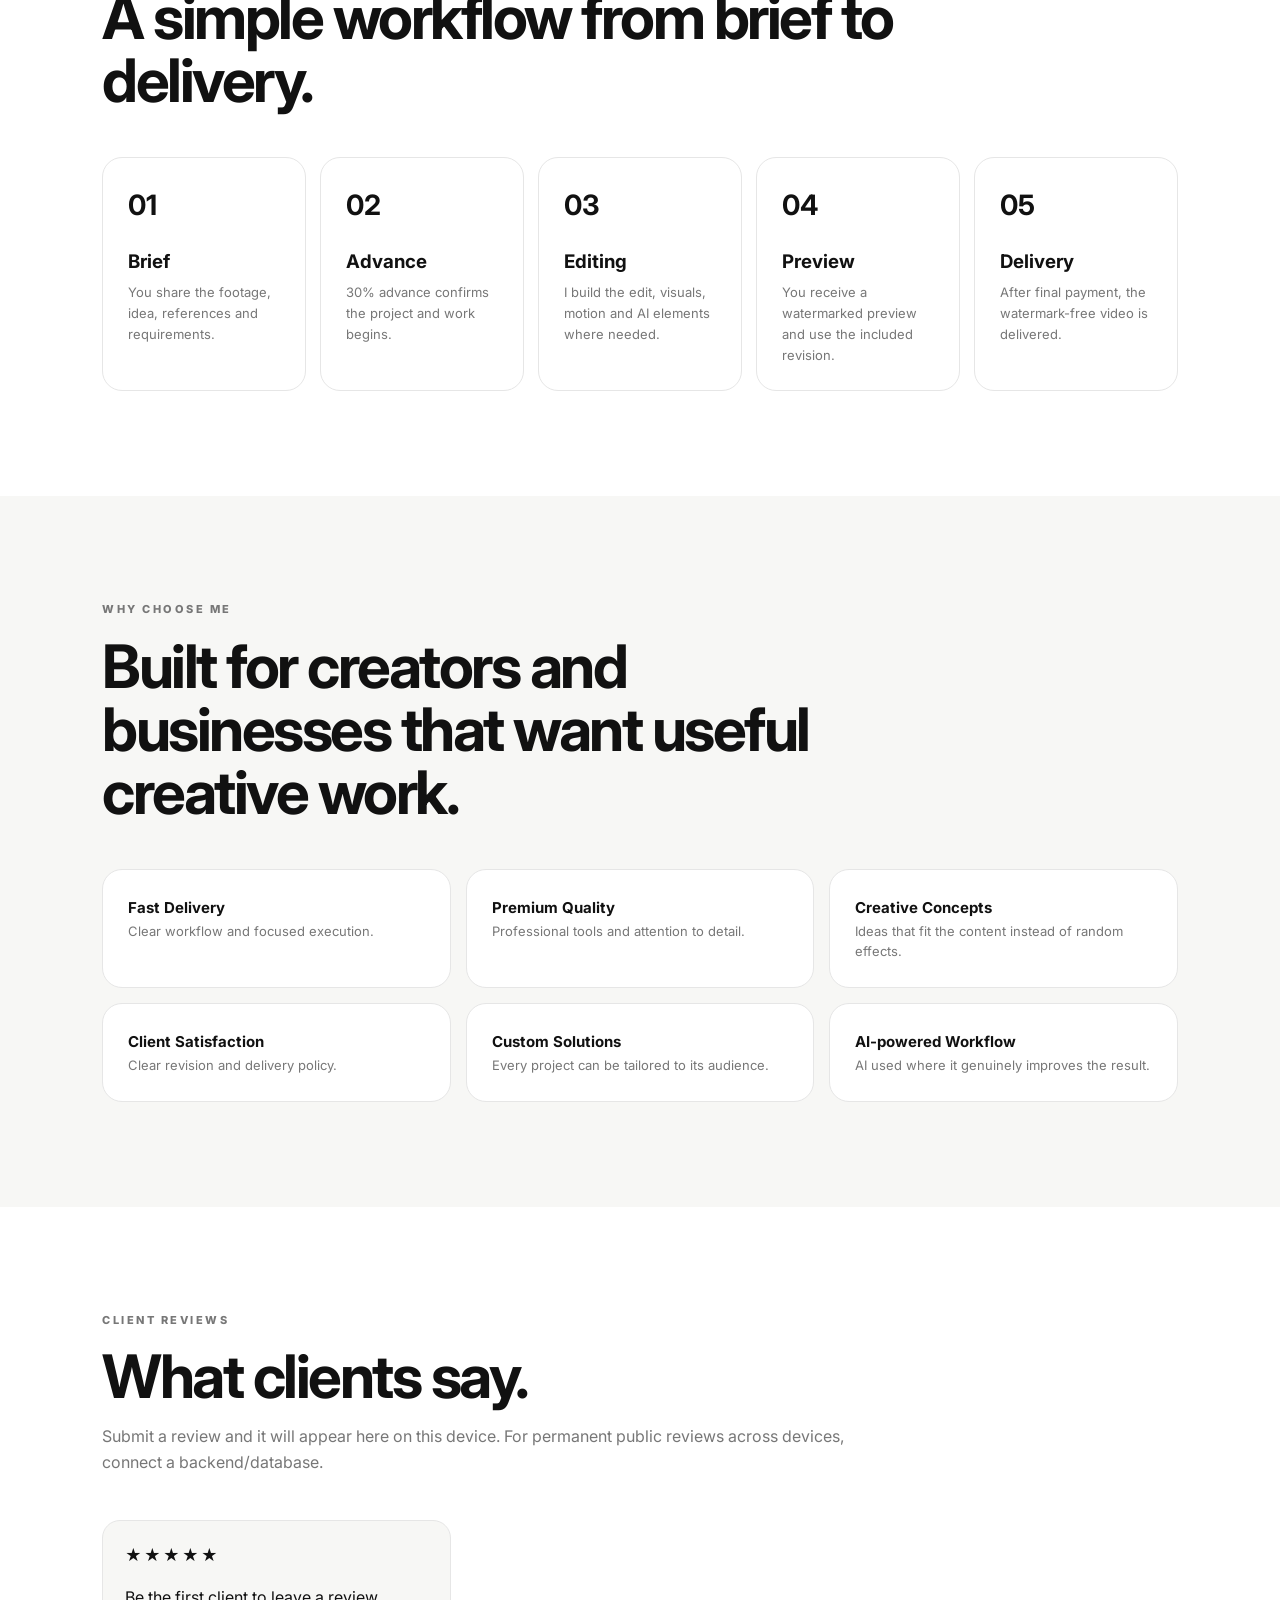
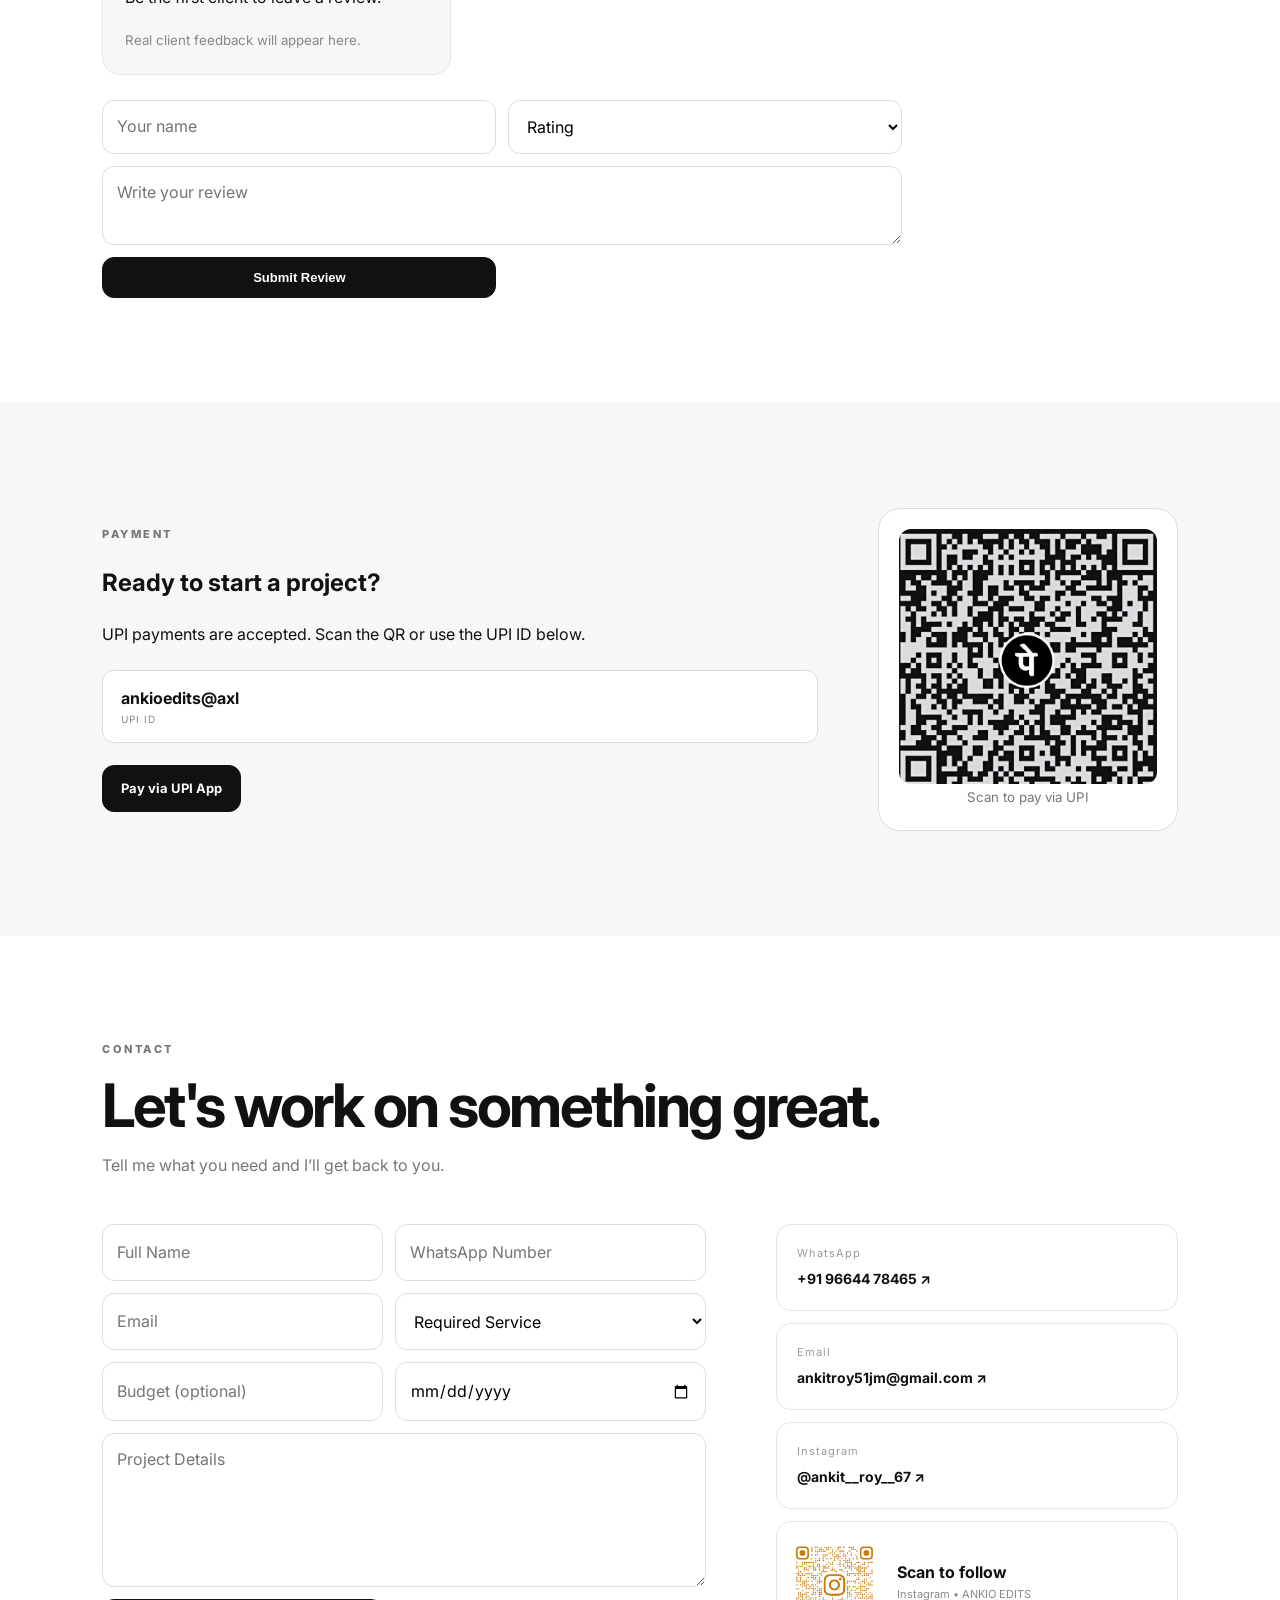
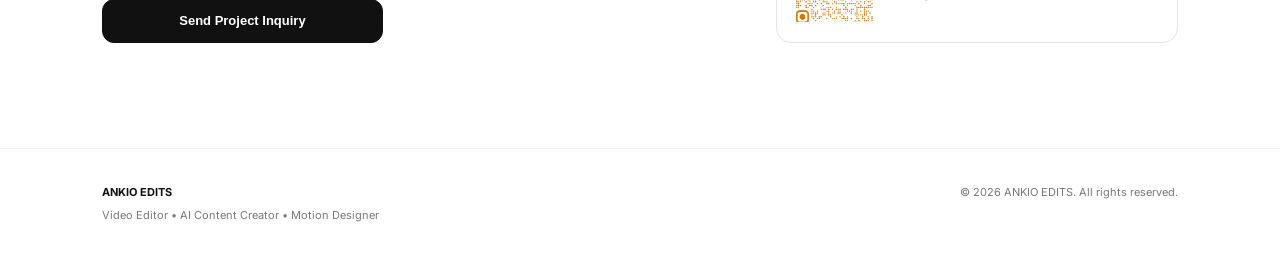
==== commit 7d1eeb21: "Add files via upload" ====
--- a/index.html
+++ b/index.html
@@ -124,7 +124,7 @@
 <section id="payment" class="section soft">
   <div class="payment-grid">
     <div class="reveal"><p class="eyebrow">PAYMENT</p><h2>Ready to start a project?</h2><p>UPI payments are accepted. Scan the QR or use the UPI ID below.</p><div class="upi"><b>ankioedits@axl</b><span>UPI ID</span></div><a class="btn btn-dark" href="upi://pay?pa=ankioedits@axl&pn=ANKIO%20EDITS">Pay via UPI App</a></div>
-    <div class="qr-card reveal"><img src="payment-qr.jpg" alt="ANKIO EDITS UPI QR"><small>Scan to pay via UPI</small></div>
+    <div class="qr-card reveal"><img src="ankio-payment-qr.png" alt="ANKIO EDITS UPI QR"><small>Scan to pay via UPI</small></div>
   </div>
 </section>
 
@@ -146,7 +146,7 @@
       <a class="contact-item" href="https://wa.me/919664478465" target="_blank" rel="noopener"><span>WhatsApp</span><b>+91 96644 78465 ↗</b></a>
       <a class="contact-item" href="mailto:ankitroy51jm@gmail.com"><span>Email</span><b>ankitroy51jm@gmail.com ↗</b></a>
       <a class="contact-item" href="https://www.instagram.com/ankit__roy__67/" target="_blank" rel="noopener"><span>Instagram</span><b>@ankit__roy__67 ↗</b></a>
-      <div class="qr-mini"><img src="instagram-qr.png" alt="Instagram QR"><div><b>Scan to follow</b><span>Instagram • ANKIO EDITS</span></div></div>
+      <div class="qr-mini"><img src="ankio-instagram-qr.png" alt="Instagram QR"><div><b>Scan to follow</b><span>Instagram • ANKIO EDITS</span></div></div>
     </aside>
   </div>
 </section>
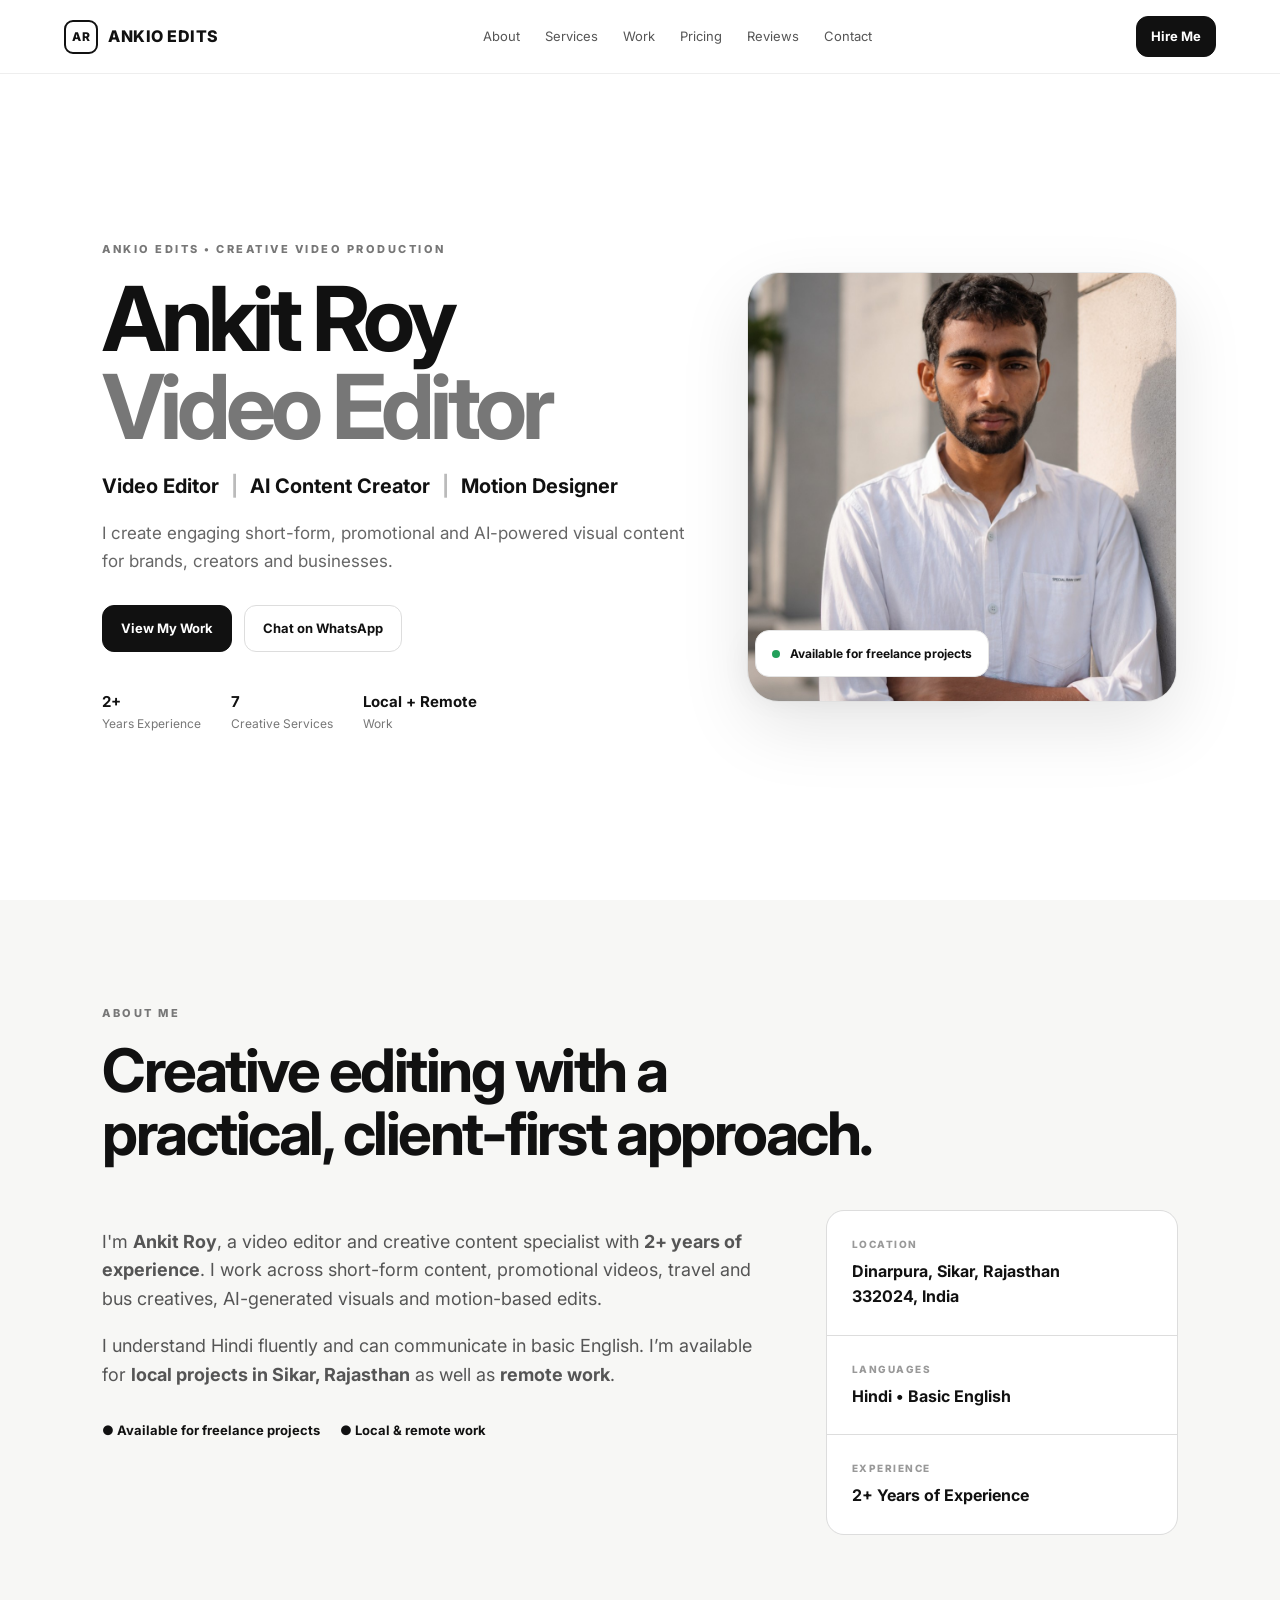
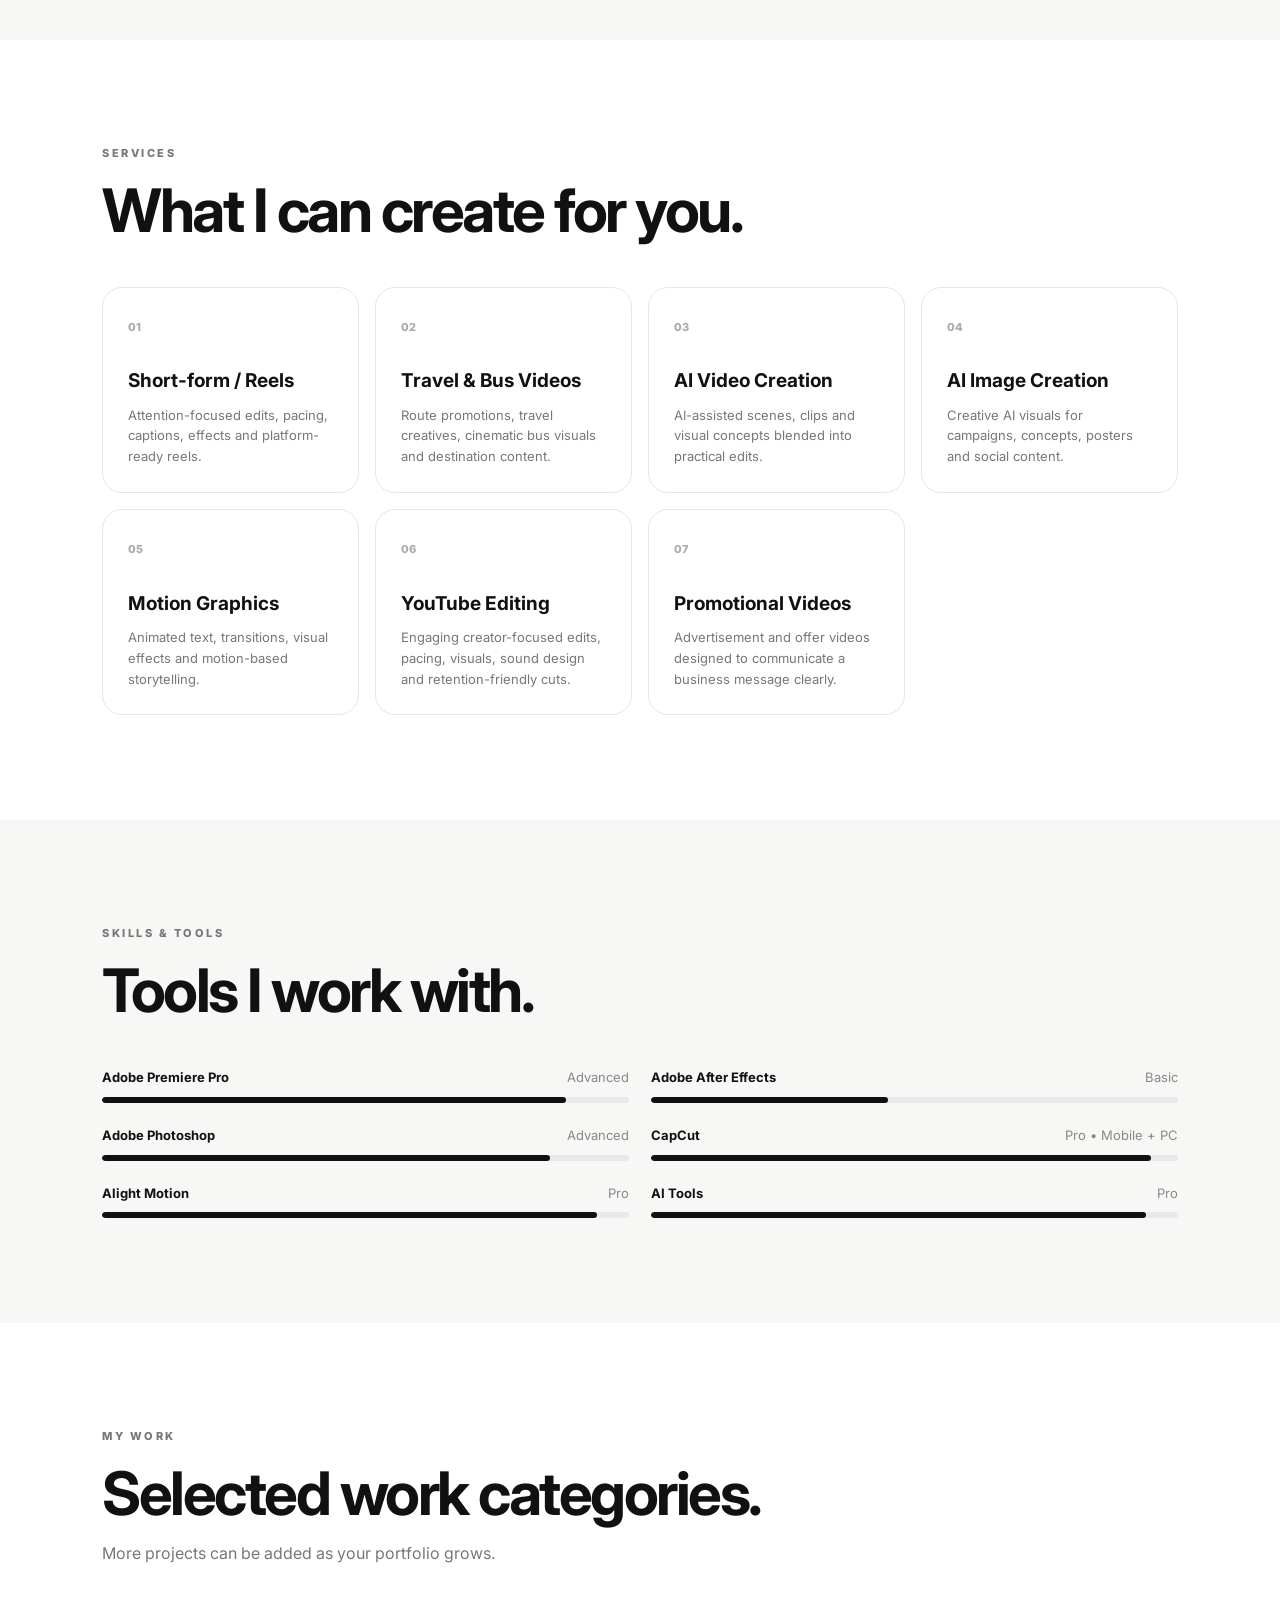
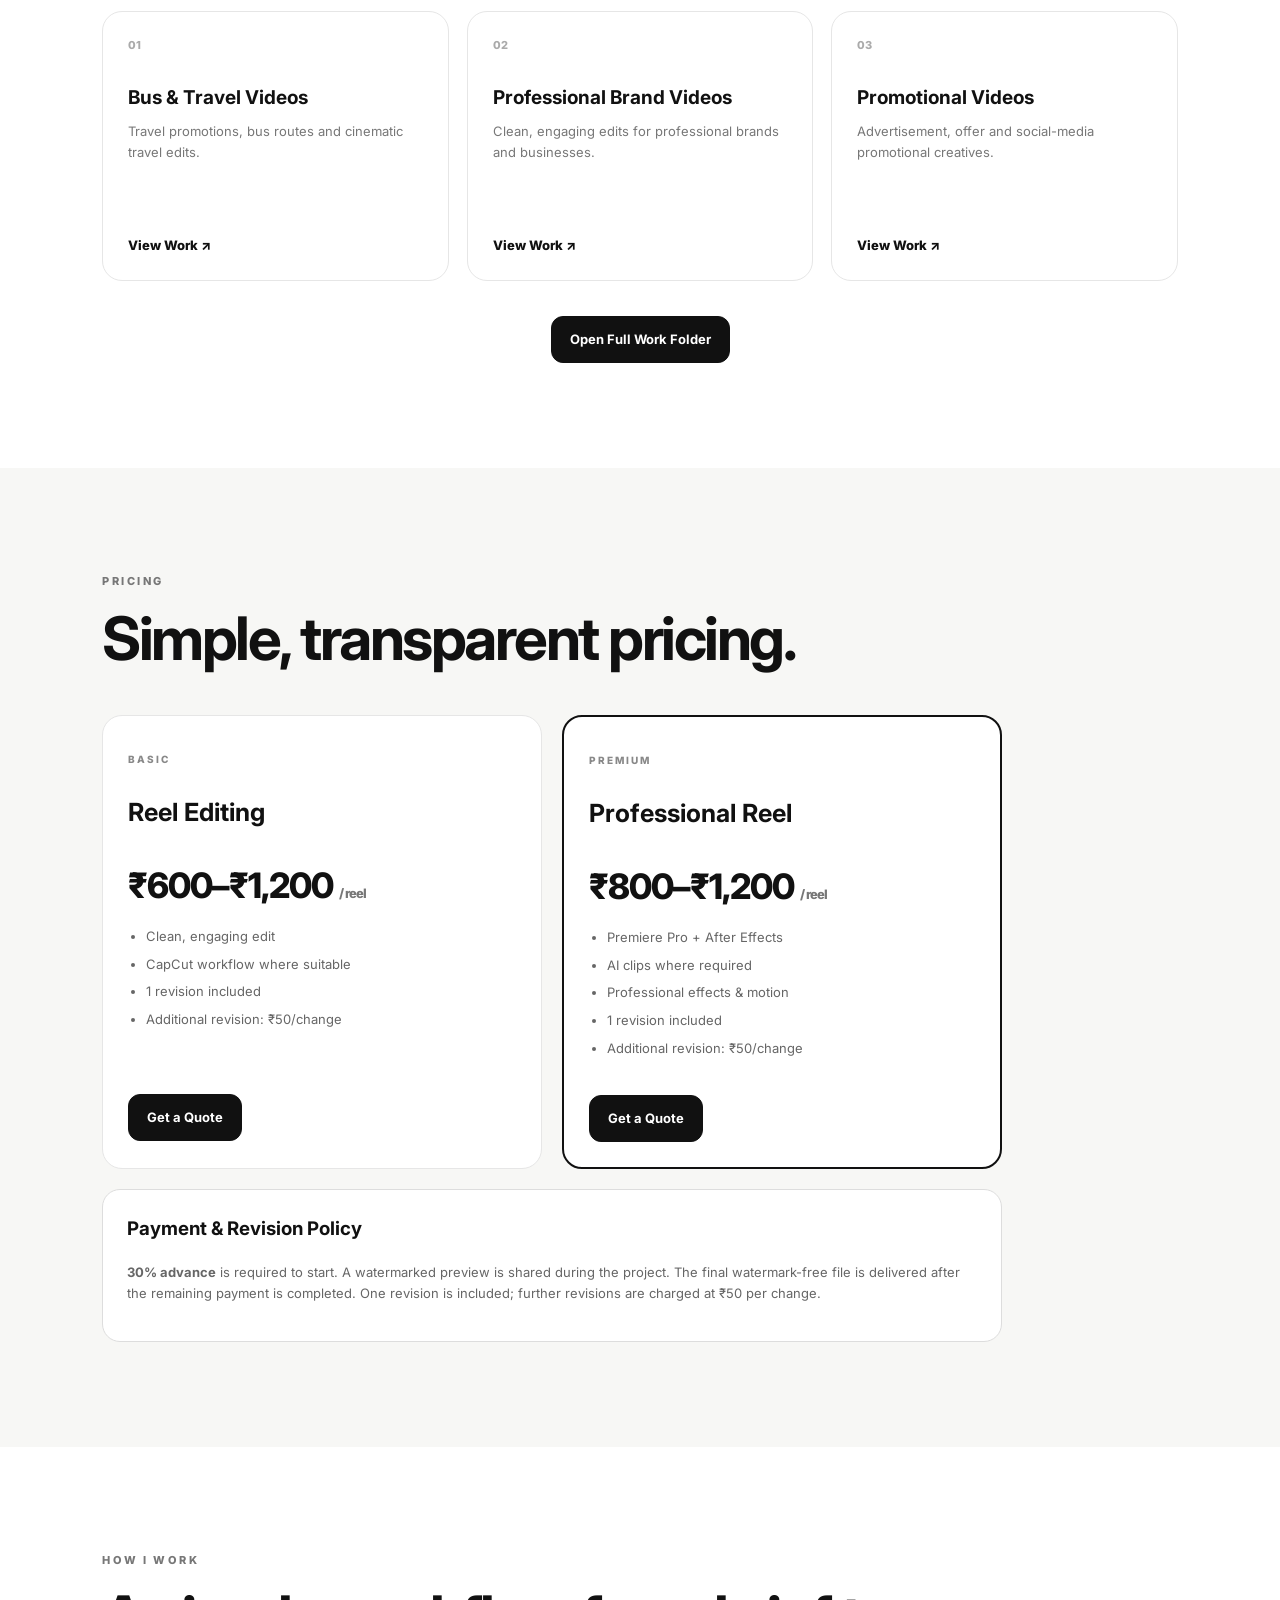
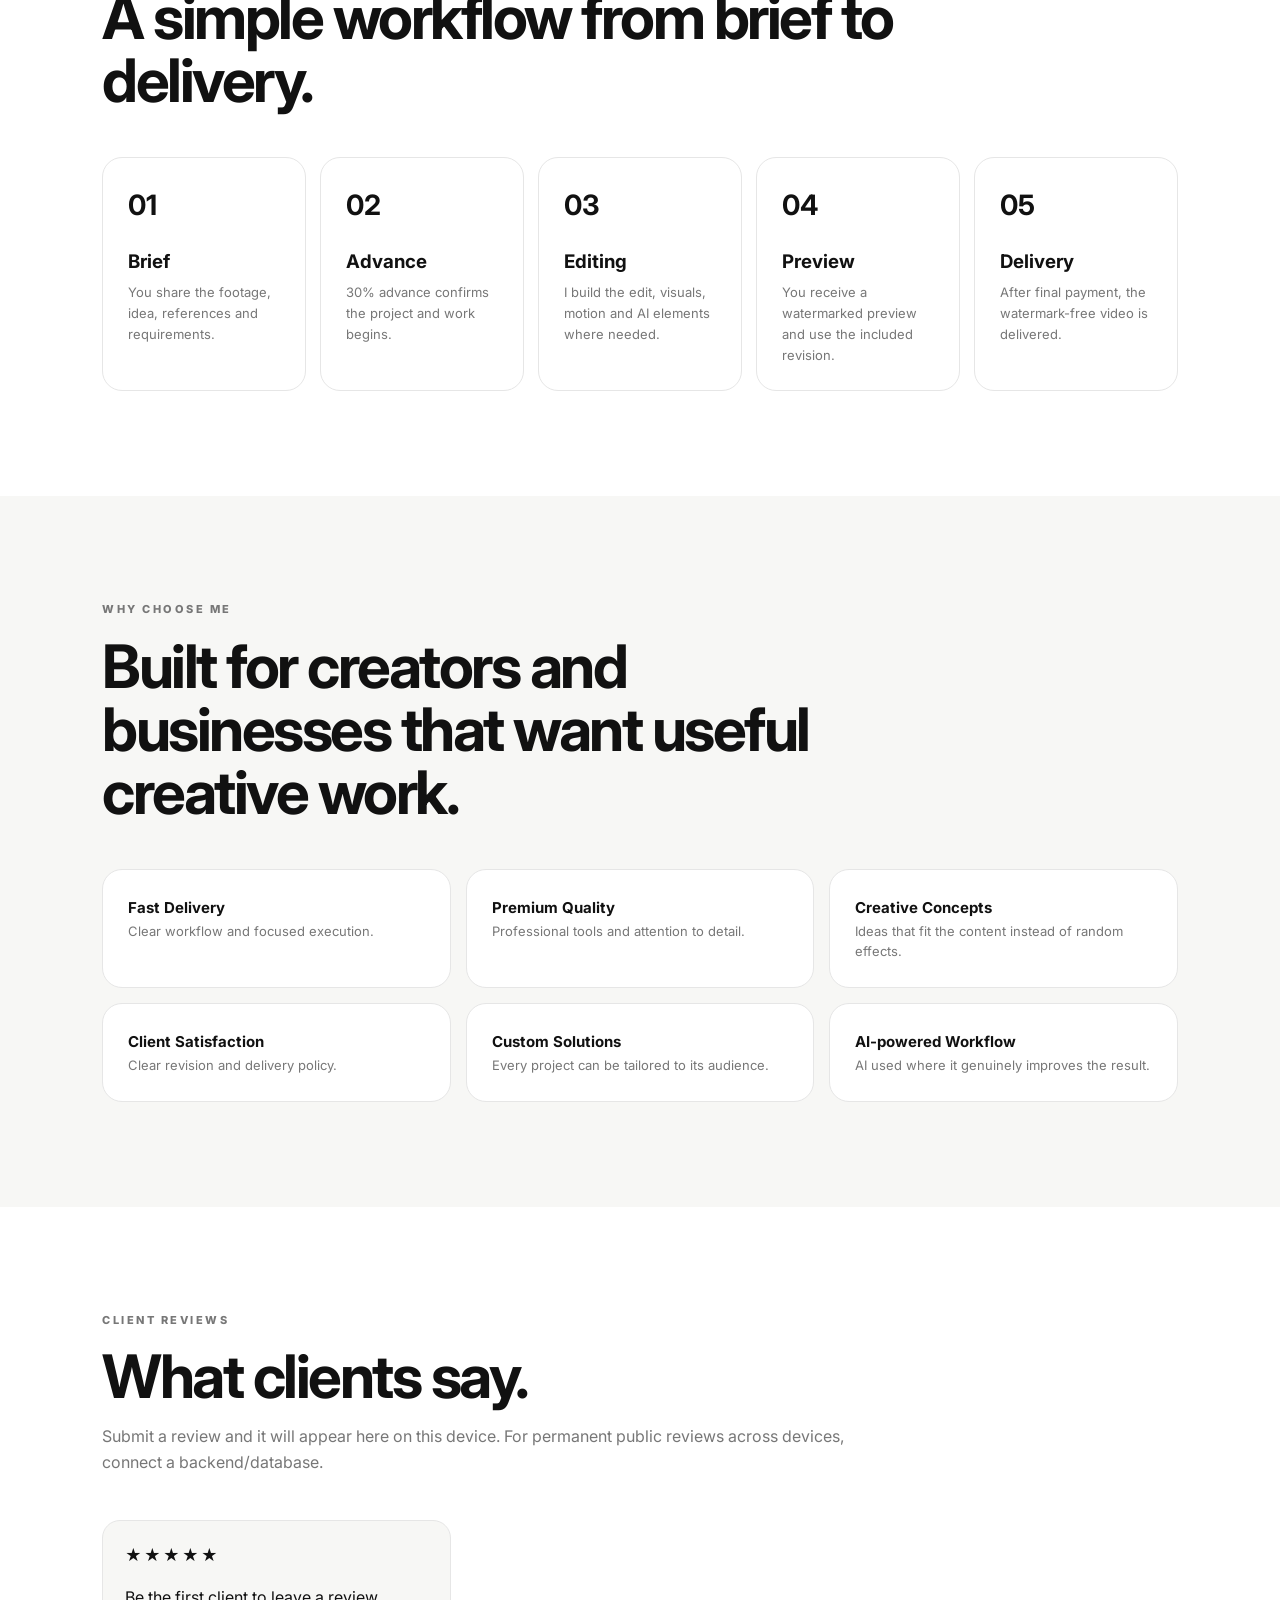
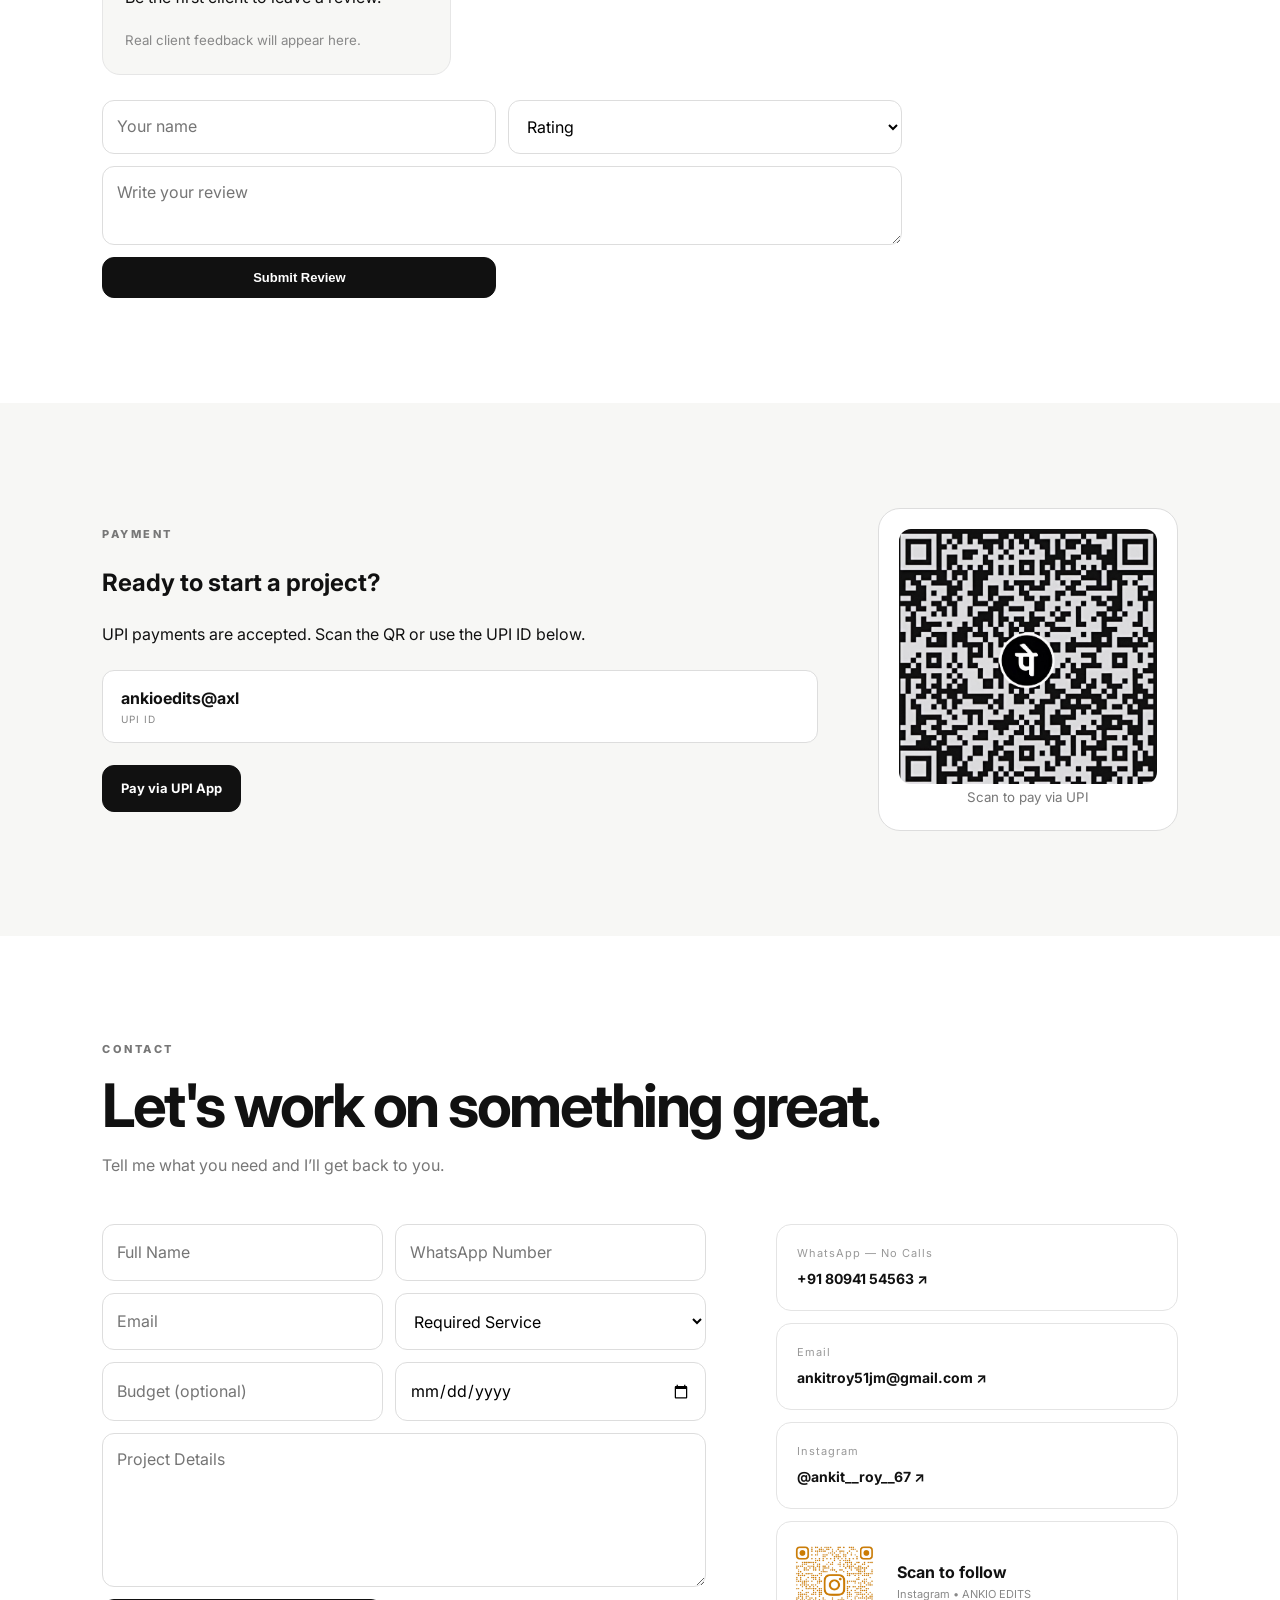
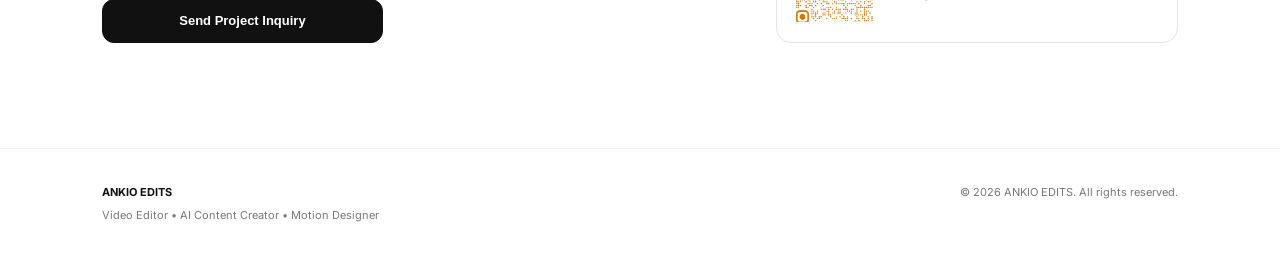
==== commit 0afbd133: "Add files via upload" ====
--- a/index.html
+++ b/index.html
@@ -18,7 +18,7 @@
     <a href="#about">About</a><a href="#services">Services</a><a href="#work">Work</a>
     <a href="#pricing">Pricing</a><a href="#reviews">Reviews</a><a href="#contact">Contact</a>
   </nav>
-  <a class="btn btn-dark nav-btn" href="https://wa.me/919664478465?text=Hi%20Ankit%2C%20I%20want%20to%20discuss%20a%20video%20editing%20project." target="_blank" rel="noopener">Hire Me</a>
+  <a class="btn btn-dark nav-btn" href="https://wa.me/918094154563?text=Hi%20Ankit%2C%20I%20want%20to%20discuss%20a%20video%20editing%20project." target="_blank" rel="noopener">Hire Me</a>
 </header>
 
 <main>
@@ -30,7 +30,7 @@
     <p class="lead">I create engaging short-form, promotional and AI-powered visual content for brands, creators and businesses.</p>
     <div class="actions">
       <a class="btn btn-dark" href="#work">View My Work</a>
-      <a class="btn btn-light" href="https://wa.me/919664478465?text=Hi%20Ankit%2C%20I%20want%20to%20hire%20you%20for%20a%20project." target="_blank" rel="noopener">Chat on WhatsApp</a>
+      <a class="btn btn-light" href="https://wa.me/918094154563?text=Hi%20Ankit%2C%20I%20want%20to%20hire%20you%20for%20a%20project." target="_blank" rel="noopener">Chat on WhatsApp</a>
     </div>
     <div class="mini-stats"><span><strong>2+</strong> Years Experience</span><span><strong>7</strong> Creative Services</span><span><strong>Local + Remote</strong> Work</span></div>
   </div>
@@ -143,7 +143,7 @@
       <small id="formNote"></small>
     </form>
     <aside class="contact-side reveal">
-      <a class="contact-item" href="https://wa.me/919664478465" target="_blank" rel="noopener"><span>WhatsApp</span><b>+91 96644 78465 ↗</b></a>
+      <a class="contact-item" href="https://wa.me/918094154563" target="_blank" rel="noopener"><span>WhatsApp — No Calls</span><b>+91 80941 54563 ↗</b></a>
       <a class="contact-item" href="mailto:ankitroy51jm@gmail.com"><span>Email</span><b>ankitroy51jm@gmail.com ↗</b></a>
       <a class="contact-item" href="https://www.instagram.com/ankit__roy__67/" target="_blank" rel="noopener"><span>Instagram</span><b>@ankit__roy__67 ↗</b></a>
       <div class="qr-mini"><img src="ankio-instagram-qr.png" alt="Instagram QR"><div><b>Scan to follow</b><span>Instagram • ANKIO EDITS</span></div></div>
@@ -163,7 +163,7 @@
 document.getElementById('reviewForm').addEventListener('submit',e=>{e.preventDefault();const reviews=JSON.parse(localStorage.getItem(reviewKey)||'[]');reviews.unshift({name:document.getElementById('reviewName').value.trim(),stars:Number(document.getElementById('reviewStars').value),text:document.getElementById('reviewText').value.trim()});localStorage.setItem(reviewKey,JSON.stringify(reviews.slice(0,12)));e.target.reset();renderReviews();});
 renderReviews();
 
-document.getElementById('contactForm').addEventListener('submit',e=>{e.preventDefault();const name=document.getElementById('name').value.trim();const whatsapp=document.getElementById('whatsapp').value.trim();const email=document.getElementById('email').value.trim();const service=document.getElementById('service').value;const budget=document.getElementById('budget').value.trim();const start=document.getElementById('startDate').value;const details=document.getElementById('details').value.trim();const msg=`Hi Ankit, I want to discuss a project.%0A%0AName: ${encodeURIComponent(name)}%0AWhatsApp: ${encodeURIComponent(whatsapp)}%0AEmail: ${encodeURIComponent(email)}%0AService: ${encodeURIComponent(service)}%0ABudget: ${encodeURIComponent(budget||'Not specified')}%0AStart Date: ${encodeURIComponent(start||'Not specified')}%0AProject Details: ${encodeURIComponent(details)}`;window.open('https://wa.me/919664478465?text='+msg,'_blank');document.getElementById('formNote').textContent='Your WhatsApp inquiry is ready to send.';});
+document.getElementById('contactForm').addEventListener('submit',e=>{e.preventDefault();const name=document.getElementById('name').value.trim();const whatsapp=document.getElementById('whatsapp').value.trim();const email=document.getElementById('email').value.trim();const service=document.getElementById('service').value;const budget=document.getElementById('budget').value.trim();const start=document.getElementById('startDate').value;const details=document.getElementById('details').value.trim();const msg=`Hi Ankit, I want to discuss a project.%0A%0AName: ${encodeURIComponent(name)}%0AWhatsApp: ${encodeURIComponent(whatsapp)}%0AEmail: ${encodeURIComponent(email)}%0AService: ${encodeURIComponent(service)}%0ABudget: ${encodeURIComponent(budget||'Not specified')}%0AStart Date: ${encodeURIComponent(start||'Not specified')}%0AProject Details: ${encodeURIComponent(details)}`;window.open('https://wa.me/918094154563?text='+msg,'_blank');document.getElementById('formNote').textContent='Your WhatsApp inquiry is ready to send.';});
 
 </script>
 </body>
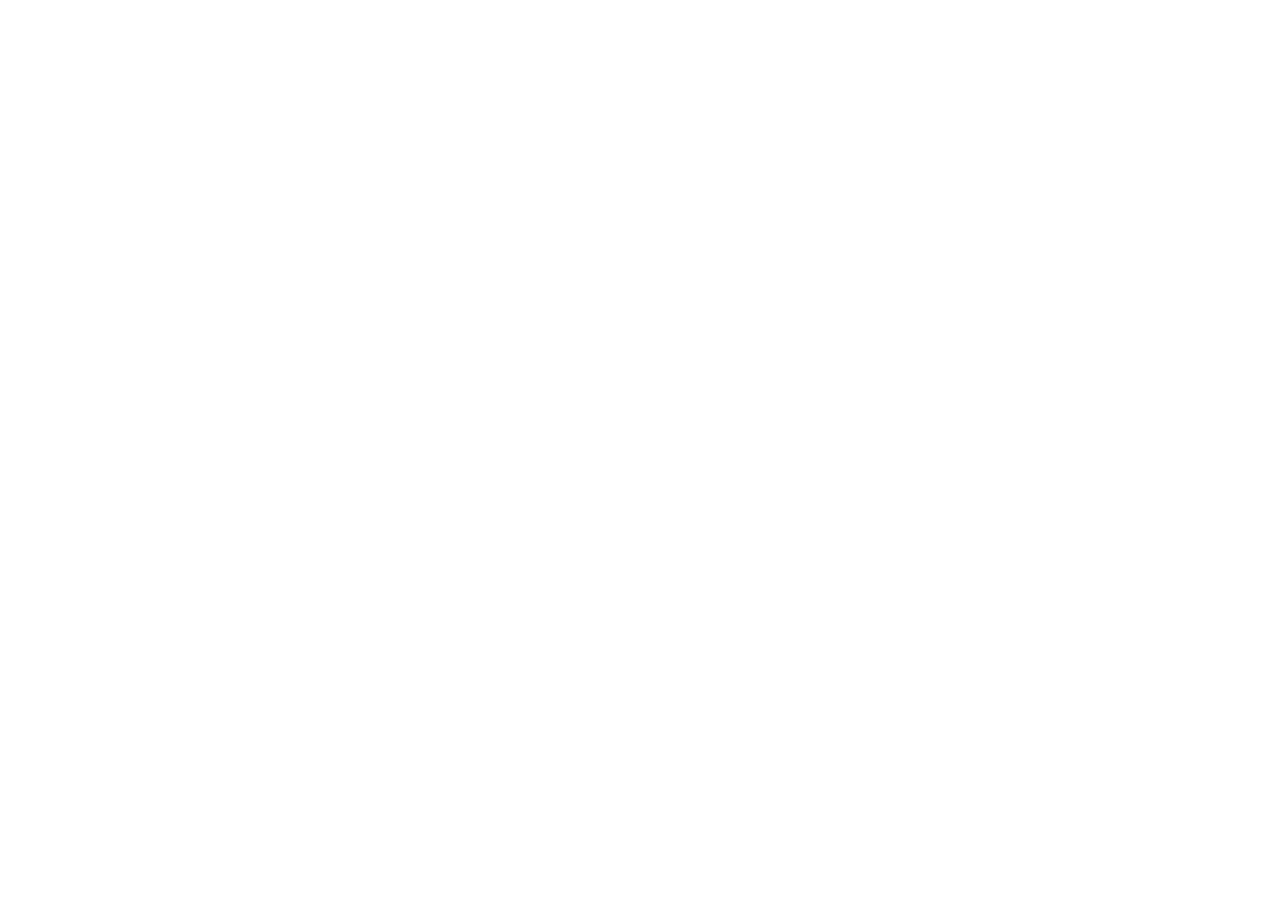
==== commit fa762916: "Add files via upload" ====
--- a/index.html
+++ b/index.html
@@ -1,170 +1,22 @@
-<!DOCTYPE html>
-<html lang="en">
-<head>
-  <meta charset="UTF-8">
-  <meta name="viewport" content="width=device-width, initial-scale=1.0">
-  <meta name="description" content="ANKIO EDITS — Ankit Roy, Video Editor, AI Content Creator and Motion Designer. Available for freelance, local and remote work.">
-  <meta name="theme-color" content="#ffffff">
-  <title>ANKIO EDITS — Ankit Roy | Video Editor</title>
-  <link rel="preconnect" href="https://fonts.googleapis.com">
-  <link rel="preconnect" href="https://fonts.gstatic.com" crossorigin>
-  <link href="https://fonts.googleapis.com/css2?family=Inter:wght@400;500;600;700;800&display=swap" rel="stylesheet">
-  <link rel="stylesheet" href="style.css">
-</head>
-<body>
-<header class="nav">
-  <a class="brand" href="#home"><span class="brand-mark">AR</span><span>ANKIO <b>EDITS</b></span></a>
-  <nav>
-    <a href="#about">About</a><a href="#services">Services</a><a href="#work">Work</a>
-    <a href="#pricing">Pricing</a><a href="#reviews">Reviews</a><a href="#contact">Contact</a>
-  </nav>
-  <a class="btn btn-dark nav-btn" href="https://wa.me/918094154563?text=Hi%20Ankit%2C%20I%20want%20to%20discuss%20a%20video%20editing%20project." target="_blank" rel="noopener">Hire Me</a>
-</header>
+<!doctype html><html><head><link rel='stylesheet' href='style.css'></head><body>
+<audio id="bgMusic" loop preload="auto">
+  <source src="background.mp3" type="audio/mpeg">
+</audio>
+<script>
+(() => {
+  const music = document.getElementById('bgMusic');
+  if (!music) return;
+  music.volume = 0.18;
+  const start = () => {
+    music.play().catch(() => {});
+    document.removeEventListener('click', start);
+    document.removeEventListener('touchstart', start);
+    document.removeEventListener('pointerdown', start);
+  };
+  document.addEventListener('click', start, {once:true});
+  document.addEventListener('touchstart', start, {once:true, passive:true});
+  document.addEventListener('pointerdown', start, {once:true});
+})();
+</script>
 
-<main>
-<section id="home" class="hero section">
-  <div class="hero-copy reveal">
-    <p class="eyebrow">ANKIO EDITS • CREATIVE VIDEO PRODUCTION</p>
-    <h1>Ankit Roy<br><span>Video Editor</span></h1>
-    <p class="headline">Video Editor <i>|</i> AI Content Creator <i>|</i> Motion Designer</p>
-    <p class="lead">I create engaging short-form, promotional and AI-powered visual content for brands, creators and businesses.</p>
-    <div class="actions">
-      <a class="btn btn-dark" href="#work">View My Work</a>
-      <a class="btn btn-light" href="https://wa.me/918094154563?text=Hi%20Ankit%2C%20I%20want%20to%20hire%20you%20for%20a%20project." target="_blank" rel="noopener">Chat on WhatsApp</a>
-    </div>
-    <div class="mini-stats"><span><strong>2+</strong> Years Experience</span><span><strong>7</strong> Creative Services</span><span><strong>Local + Remote</strong> Work</span></div>
-  </div>
-  <div class="hero-photo reveal">
-    <div class="photo-ring"><img src="profile.png" alt="Ankit Roy — ANKIO EDITS"></div>
-    <div class="floating-card"><span class="dot"></span> Available for freelance projects</div>
-  </div>
-</section>
-
-<section id="about" class="section soft">
-  <div class="section-head reveal"><p class="eyebrow">ABOUT ME</p><h2>Creative editing with a practical, client-first approach.</h2></div>
-  <div class="about-grid">
-    <div class="about-copy reveal">
-      <p>I'm <b>Ankit Roy</b>, a video editor and creative content specialist with <b>2+ years of experience</b>. I work across short-form content, promotional videos, travel and bus creatives, AI-generated visuals and motion-based edits.</p>
-      <p>I understand Hindi fluently and can communicate in basic English. I’m available for <b>local projects in Sikar, Rajasthan</b> as well as <b>remote work</b>.</p>
-      <div class="availability"><span>● Available for freelance projects</span><span>● Local & remote work</span></div>
-    </div>
-    <div class="facts reveal">
-      <div><small>LOCATION</small><b>Dinarpura, Sikar, Rajasthan<br>332024, India</b></div>
-      <div><small>LANGUAGES</small><b>Hindi • Basic English</b></div>
-      <div><small>EXPERIENCE</small><b>2+ Years of Experience</b></div>
-    </div>
-  </div>
-</section>
-
-<section id="services" class="section">
-  <div class="section-head reveal"><p class="eyebrow">SERVICES</p><h2>What I can create for you.</h2></div>
-  <div class="cards">
-    <article class="card reveal"><span>01</span><h3>Short-form / Reels</h3><p>Attention-focused edits, pacing, captions, effects and platform-ready reels.</p></article>
-    <article class="card reveal"><span>02</span><h3>Travel & Bus Videos</h3><p>Route promotions, travel creatives, cinematic bus visuals and destination content.</p></article>
-    <article class="card reveal"><span>03</span><h3>AI Video Creation</h3><p>AI-assisted scenes, clips and visual concepts blended into practical edits.</p></article>
-    <article class="card reveal"><span>04</span><h3>AI Image Creation</h3><p>Creative AI visuals for campaigns, concepts, posters and social content.</p></article>
-    <article class="card reveal"><span>05</span><h3>Motion Graphics</h3><p>Animated text, transitions, visual effects and motion-based storytelling.</p></article>
-    <article class="card reveal"><span>06</span><h3>YouTube Editing</h3><p>Engaging creator-focused edits, pacing, visuals, sound design and retention-friendly cuts.</p></article>
-    <article class="card reveal"><span>07</span><h3>Promotional Videos</h3><p>Advertisement and offer videos designed to communicate a business message clearly.</p></article>
-  </div>
-</section>
-
-<section id="skills" class="section soft">
-  <div class="section-head reveal"><p class="eyebrow">SKILLS & TOOLS</p><h2>Tools I work with.</h2></div>
-  <div class="skills">
-    <div class="skill reveal"><div><b>Adobe Premiere Pro</b><span>Advanced</span></div><div class="bar"><i style="width:88%"></i></div></div>
-    <div class="skill reveal"><div><b>Adobe After Effects</b><span>Basic</span></div><div class="bar"><i style="width:45%"></i></div></div>
-    <div class="skill reveal"><div><b>Adobe Photoshop</b><span>Advanced</span></div><div class="bar"><i style="width:85%"></i></div></div>
-    <div class="skill reveal"><div><b>CapCut</b><span>Pro • Mobile + PC</span></div><div class="bar"><i style="width:95%"></i></div></div>
-    <div class="skill reveal"><div><b>Alight Motion</b><span>Pro</span></div><div class="bar"><i style="width:94%"></i></div></div>
-    <div class="skill reveal"><div><b>AI Tools</b><span>Pro</span></div><div class="bar"><i style="width:94%"></i></div></div>
-  </div>
-</section>
-
-<section id="work" class="section">
-  <div class="section-head reveal"><p class="eyebrow">MY WORK</p><h2>Selected work categories.</h2><p>More projects can be added as your portfolio grows.</p></div>
-  <div class="work-grid">
-    <article class="work-card reveal"><div class="work-number">01</div><h3>Bus & Travel Videos</h3><p>Travel promotions, bus routes and cinematic travel edits.</p><a class="text-link" href="https://drive.google.com/drive/folders/1QheILWWbwtCmF_2uF_xJXzWu7FkPVRV8" target="_blank" rel="noopener">View Work ↗</a></article>
-    <article class="work-card reveal"><div class="work-number">02</div><h3>Professional Brand Videos</h3><p>Clean, engaging edits for professional brands and businesses.</p><a class="text-link" href="https://drive.google.com/drive/folders/1QheILWWbwtCmF_2uF_xJXzWu7FkPVRV8" target="_blank" rel="noopener">View Work ↗</a></article>
-    <article class="work-card reveal"><div class="work-number">03</div><h3>Promotional Videos</h3><p>Advertisement, offer and social-media promotional creatives.</p><a class="text-link" href="https://drive.google.com/drive/folders/1QheILWWbwtCmF_2uF_xJXzWu7FkPVRV8" target="_blank" rel="noopener">View Work ↗</a></article>
-  </div>
-  <div class="center reveal"><a class="btn btn-dark" href="https://drive.google.com/drive/folders/1QheILWWbwtCmF_2uF_xJXzWu7FkPVRV8" target="_blank" rel="noopener">Open Full Work Folder</a></div>
-</section>
-
-<section id="pricing" class="section soft">
-  <div class="section-head reveal"><p class="eyebrow">PRICING</p><h2>Simple, transparent pricing.</h2></div>
-  <div class="pricing-grid">
-    <article class="price-card reveal"><p class="tag">BASIC</p><h3>Reel Editing</h3><div class="price">₹600–₹1,200 <small>/ reel</small></div><ul><li>Clean, engaging edit</li><li>CapCut workflow where suitable</li><li>1 revision included</li><li>Additional revision: ₹50/change</li></ul><a class="btn btn-dark" href="#contact">Get a Quote</a></article>
-    <article class="price-card featured reveal"><p class="tag">PREMIUM</p><h3>Professional Reel</h3><div class="price">₹800–₹1,200 <small>/ reel</small></div><ul><li>Premiere Pro + After Effects</li><li>AI clips where required</li><li>Professional effects & motion</li><li>1 revision included</li><li>Additional revision: ₹50/change</li></ul><a class="btn btn-dark" href="#contact">Get a Quote</a></article>
-  </div>
-  <div class="policy reveal"><h3>Payment & Revision Policy</h3><p><b>30% advance</b> is required to start. A watermarked preview is shared during the project. The final watermark-free file is delivered after the remaining payment is completed. One revision is included; further revisions are charged at ₹50 per change.</p></div>
-</section>
-
-<section id="process" class="section">
-  <div class="section-head reveal"><p class="eyebrow">HOW I WORK</p><h2>A simple workflow from brief to delivery.</h2></div>
-  <div class="process"><div class="step reveal"><b>01</b><h3>Brief</h3><p>You share the footage, idea, references and requirements.</p></div><div class="step reveal"><b>02</b><h3>Advance</h3><p>30% advance confirms the project and work begins.</p></div><div class="step reveal"><b>03</b><h3>Editing</h3><p>I build the edit, visuals, motion and AI elements where needed.</p></div><div class="step reveal"><b>04</b><h3>Preview</h3><p>You receive a watermarked preview and use the included revision.</p></div><div class="step reveal"><b>05</b><h3>Delivery</h3><p>After final payment, the watermark-free video is delivered.</p></div></div>
-</section>
-
-<section class="section soft">
-  <div class="section-head reveal"><p class="eyebrow">WHY CHOOSE ME</p><h2>Built for creators and businesses that want useful creative work.</h2></div>
-  <div class="why"><div class="why-card reveal"><b>Fast Delivery</b><p>Clear workflow and focused execution.</p></div><div class="why-card reveal"><b>Premium Quality</b><p>Professional tools and attention to detail.</p></div><div class="why-card reveal"><b>Creative Concepts</b><p>Ideas that fit the content instead of random effects.</p></div><div class="why-card reveal"><b>Client Satisfaction</b><p>Clear revision and delivery policy.</p></div><div class="why-card reveal"><b>Custom Solutions</b><p>Every project can be tailored to its audience.</p></div><div class="why-card reveal"><b>AI-powered Workflow</b><p>AI used where it genuinely improves the result.</p></div></div>
-</section>
-
-<section id="reviews" class="section">
-  <div class="section-head reveal"><p class="eyebrow">CLIENT REVIEWS</p><h2>What clients say.</h2><p>Submit a review and it will appear here on this device. For permanent public reviews across devices, connect a backend/database.</p></div>
-  <div id="reviewList" class="review-list"></div>
-  <form id="reviewForm" class="review-form reveal">
-    <input id="reviewName" required maxlength="60" placeholder="Your name">
-    <select id="reviewStars" required><option value="">Rating</option><option value="5">★★★★★ — 5</option><option value="4">★★★★☆ — 4</option><option value="3">★★★☆☆ — 3</option><option value="2">★★☆☆☆ — 2</option><option value="1">★☆☆☆☆ — 1</option></select>
-    <textarea id="reviewText" required maxlength="500" placeholder="Write your review"></textarea>
-    <button class="btn btn-dark" type="submit">Submit Review</button>
-  </form>
-</section>
-
-<section id="payment" class="section soft">
-  <div class="payment-grid">
-    <div class="reveal"><p class="eyebrow">PAYMENT</p><h2>Ready to start a project?</h2><p>UPI payments are accepted. Scan the QR or use the UPI ID below.</p><div class="upi"><b>ankioedits@axl</b><span>UPI ID</span></div><a class="btn btn-dark" href="upi://pay?pa=ankioedits@axl&pn=ANKIO%20EDITS">Pay via UPI App</a></div>
-    <div class="qr-card reveal"><img src="ankio-payment-qr.png" alt="ANKIO EDITS UPI QR"><small>Scan to pay via UPI</small></div>
-  </div>
-</section>
-
-<section id="contact" class="section">
-  <div class="section-head reveal"><p class="eyebrow">CONTACT</p><h2>Let's work on something great.</h2><p>Tell me what you need and I’ll get back to you.</p></div>
-  <div class="contact-grid">
-    <form id="contactForm" class="contact-form reveal">
-      <input id="name" required placeholder="Full Name">
-      <input id="whatsapp" required placeholder="WhatsApp Number">
-      <input id="email" type="email" required placeholder="Email">
-      <select id="service" required><option value="">Required Service</option><option>Short-form / Reels</option><option>Travel & Bus Video</option><option>AI Video Creation</option><option>AI Image Creation</option><option>Motion Graphics / Animation</option><option>YouTube Video Editing</option><option>Promotional / Advertisement Video</option></select>
-      <input id="budget" placeholder="Budget (optional)">
-      <input id="startDate" type="date" placeholder="Preferred Start Date">
-      <textarea id="details" required placeholder="Project Details"></textarea>
-      <button class="btn btn-dark" type="submit">Send Project Inquiry</button>
-      <small id="formNote"></small>
-    </form>
-    <aside class="contact-side reveal">
-      <a class="contact-item" href="https://wa.me/918094154563" target="_blank" rel="noopener"><span>WhatsApp — No Calls</span><b>+91 80941 54563 ↗</b></a>
-      <a class="contact-item" href="mailto:ankitroy51jm@gmail.com"><span>Email</span><b>ankitroy51jm@gmail.com ↗</b></a>
-      <a class="contact-item" href="https://www.instagram.com/ankit__roy__67/" target="_blank" rel="noopener"><span>Instagram</span><b>@ankit__roy__67 ↗</b></a>
-      <div class="qr-mini"><img src="ankio-instagram-qr.png" alt="Instagram QR"><div><b>Scan to follow</b><span>Instagram • ANKIO EDITS</span></div></div>
-    </aside>
-  </div>
-</section>
-</main>
-
-<footer><div><b>ANKIO EDITS</b><span>Video Editor • AI Content Creator • Motion Designer</span></div><span>© 2026 ANKIO EDITS. All rights reserved.</span></footer>
-
-<script>
-const reveals=document.querySelectorAll('.reveal');const observer=new IntersectionObserver(entries=>entries.forEach(e=>{if(e.isIntersecting)e.target.classList.add('visible')}),{threshold:.08});reveals.forEach(el=>observer.observe(el));
-
-const reviewKey='ankioEditsReviews';
-function renderReviews(){const list=document.getElementById('reviewList');const reviews=JSON.parse(localStorage.getItem(reviewKey)||'[]');if(!reviews.length){list.innerHTML='<div class="review"><div class="stars">★★★★★</div><p>Be the first client to leave a review.</p><small>Real client feedback will appear here.</small></div>';return;}list.innerHTML=reviews.map(r=>`<article class="review"><div class="stars">${'★'.repeat(r.stars)}${'☆'.repeat(5-r.stars)}</div><p>${escapeHtml(r.text)}</p><small>${escapeHtml(r.name)}</small></article>`).join('')}
-function escapeHtml(s){return s.replace(/[&<>"']/g,m=>({'&':'&amp;','<':'&lt;','>':'&gt;','"':'&quot;',"'":'&#039;'}[m]))}
-document.getElementById('reviewForm').addEventListener('submit',e=>{e.preventDefault();const reviews=JSON.parse(localStorage.getItem(reviewKey)||'[]');reviews.unshift({name:document.getElementById('reviewName').value.trim(),stars:Number(document.getElementById('reviewStars').value),text:document.getElementById('reviewText').value.trim()});localStorage.setItem(reviewKey,JSON.stringify(reviews.slice(0,12)));e.target.reset();renderReviews();});
-renderReviews();
-
-document.getElementById('contactForm').addEventListener('submit',e=>{e.preventDefault();const name=document.getElementById('name').value.trim();const whatsapp=document.getElementById('whatsapp').value.trim();const email=document.getElementById('email').value.trim();const service=document.getElementById('service').value;const budget=document.getElementById('budget').value.trim();const start=document.getElementById('startDate').value;const details=document.getElementById('details').value.trim();const msg=`Hi Ankit, I want to discuss a project.%0A%0AName: ${encodeURIComponent(name)}%0AWhatsApp: ${encodeURIComponent(whatsapp)}%0AEmail: ${encodeURIComponent(email)}%0AService: ${encodeURIComponent(service)}%0ABudget: ${encodeURIComponent(budget||'Not specified')}%0AStart Date: ${encodeURIComponent(start||'Not specified')}%0AProject Details: ${encodeURIComponent(details)}`;window.open('https://wa.me/918094154563?text='+msg,'_blank');document.getElementById('formNote').textContent='Your WhatsApp inquiry is ready to send.';});
-
-</script>
-</body>
-</html>
+</body></html>
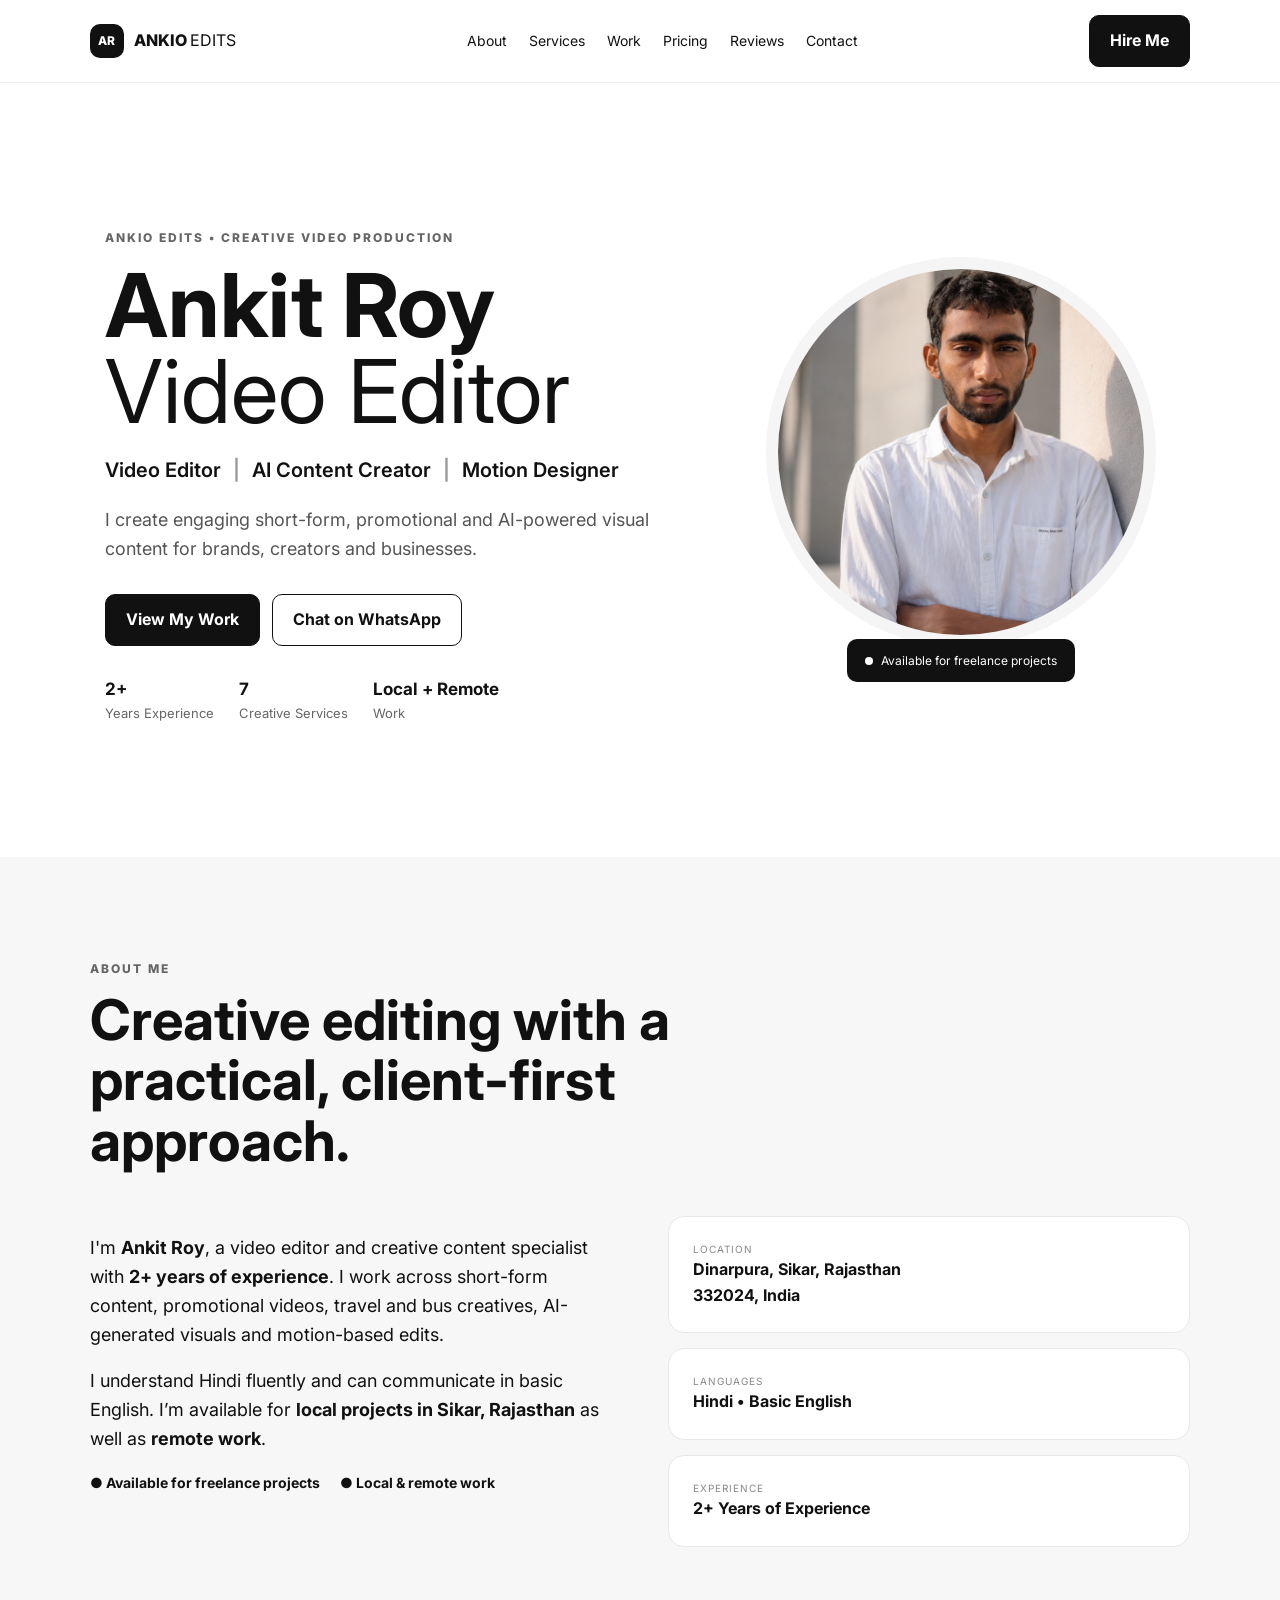
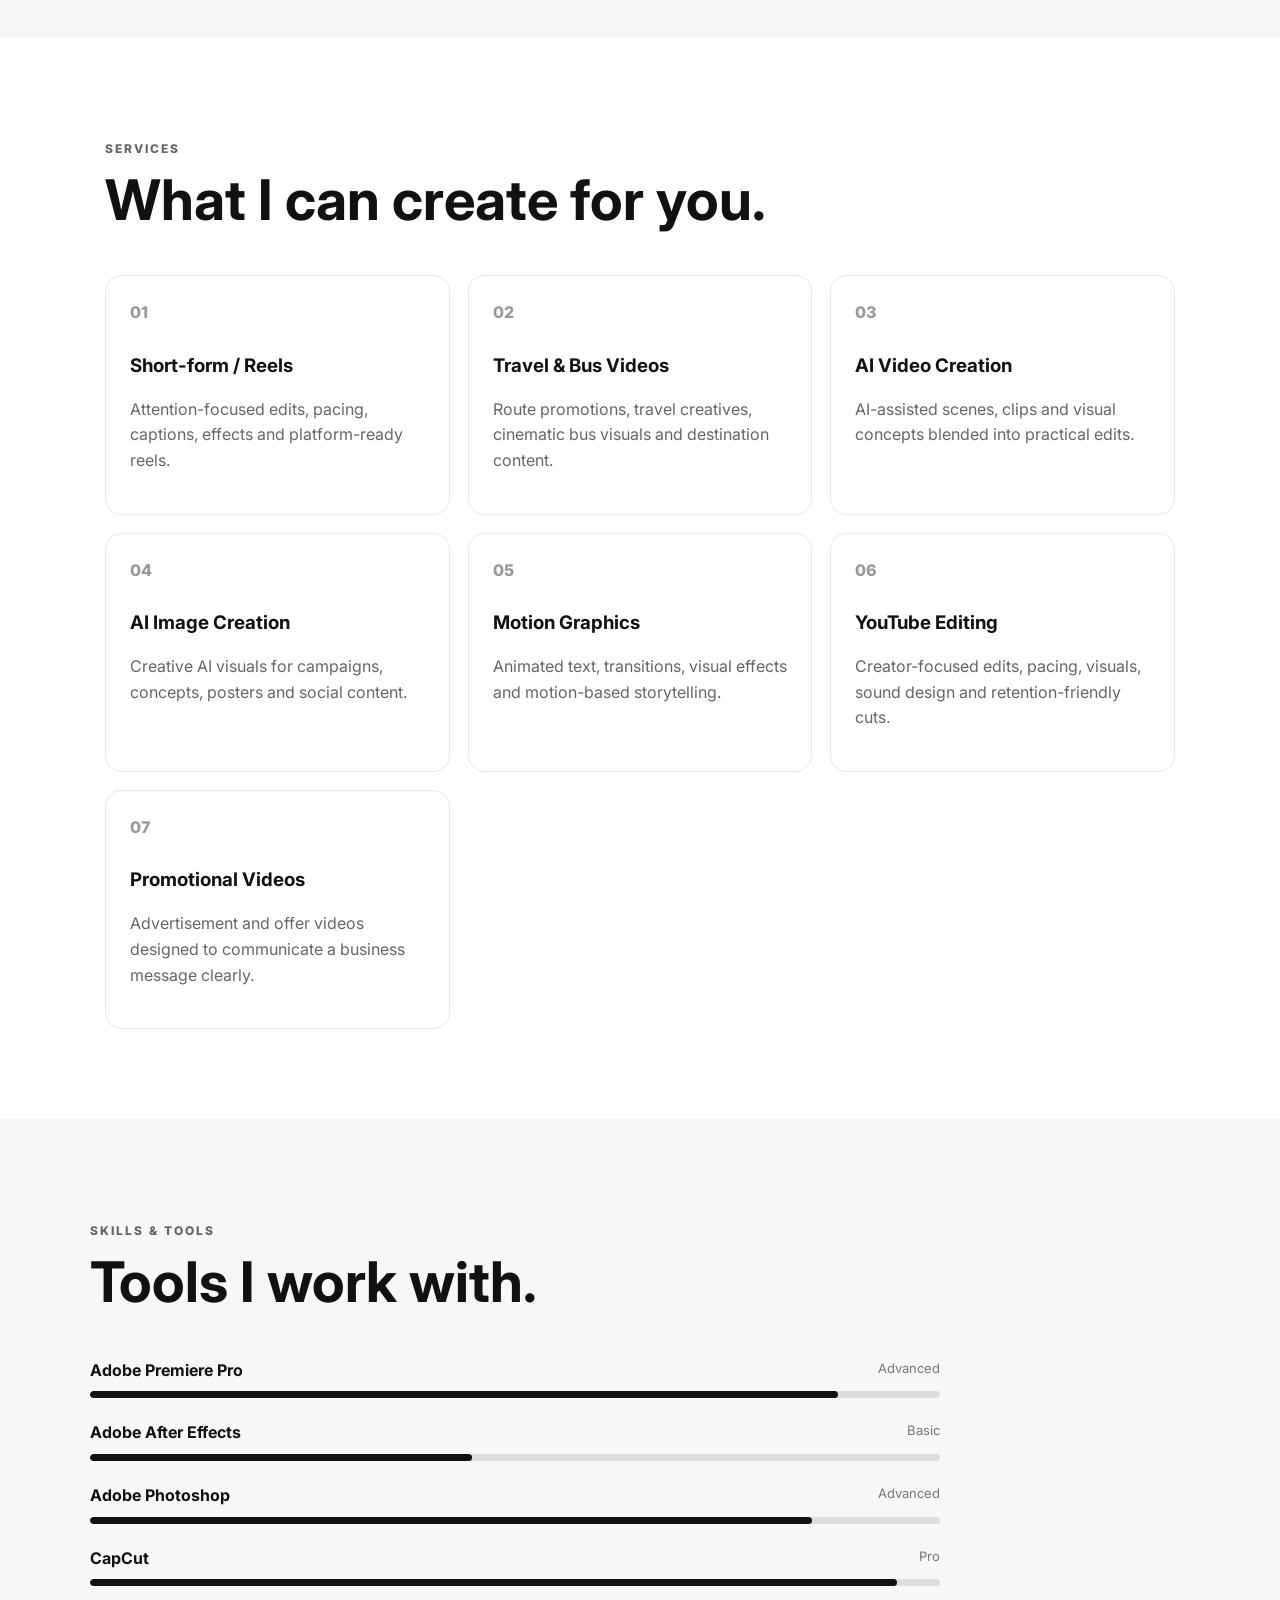
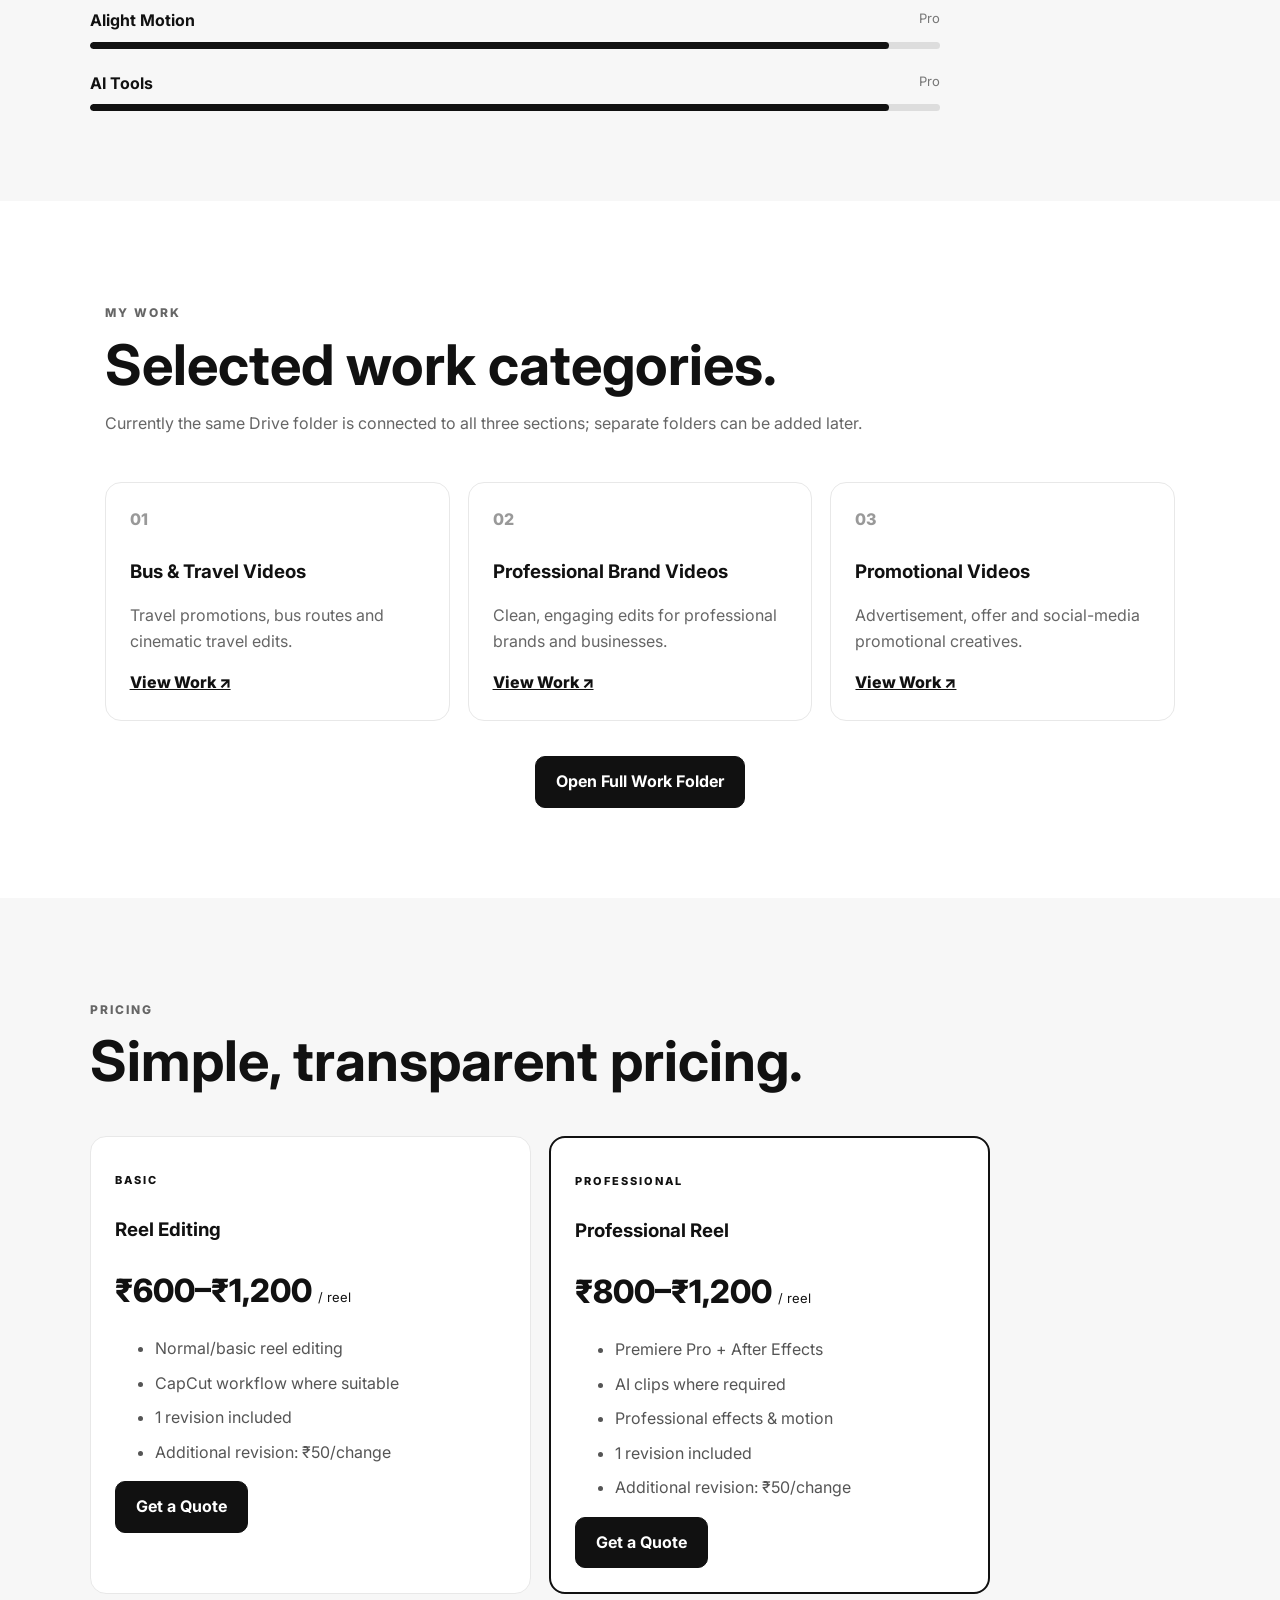
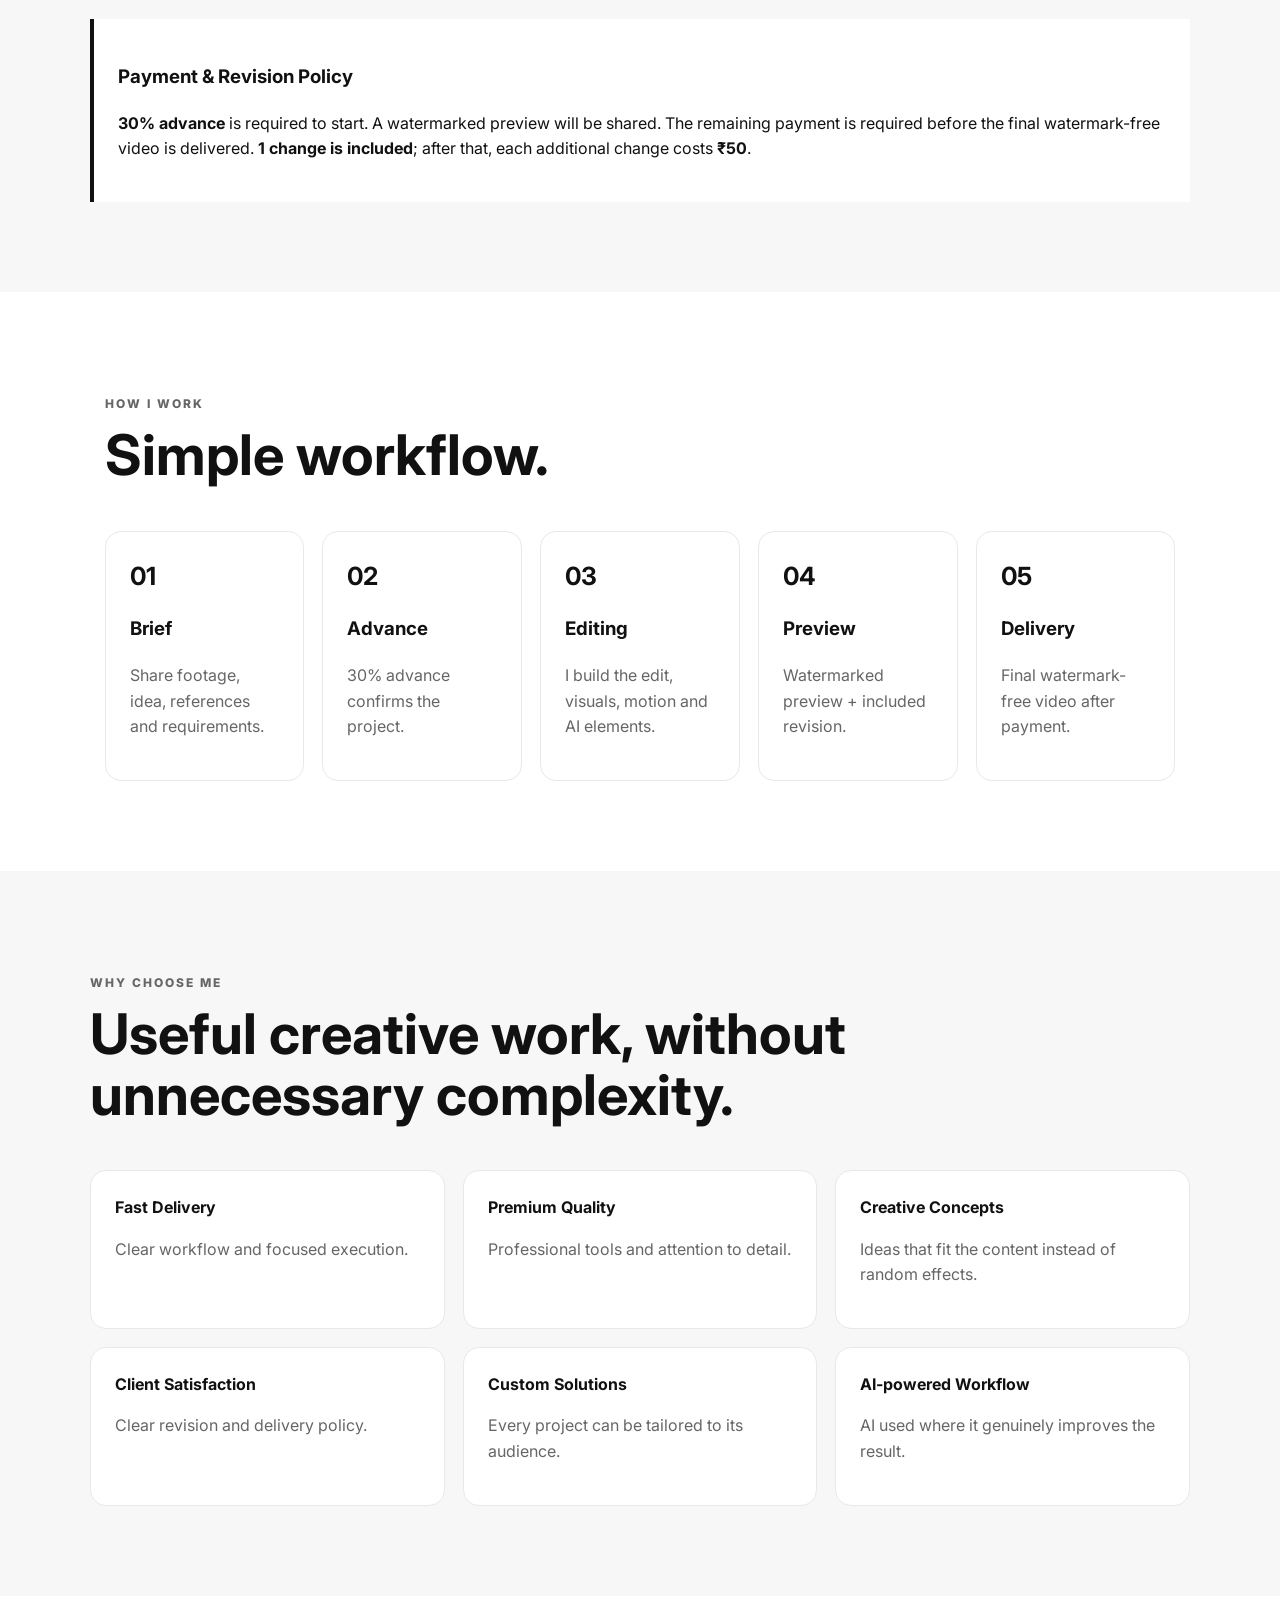
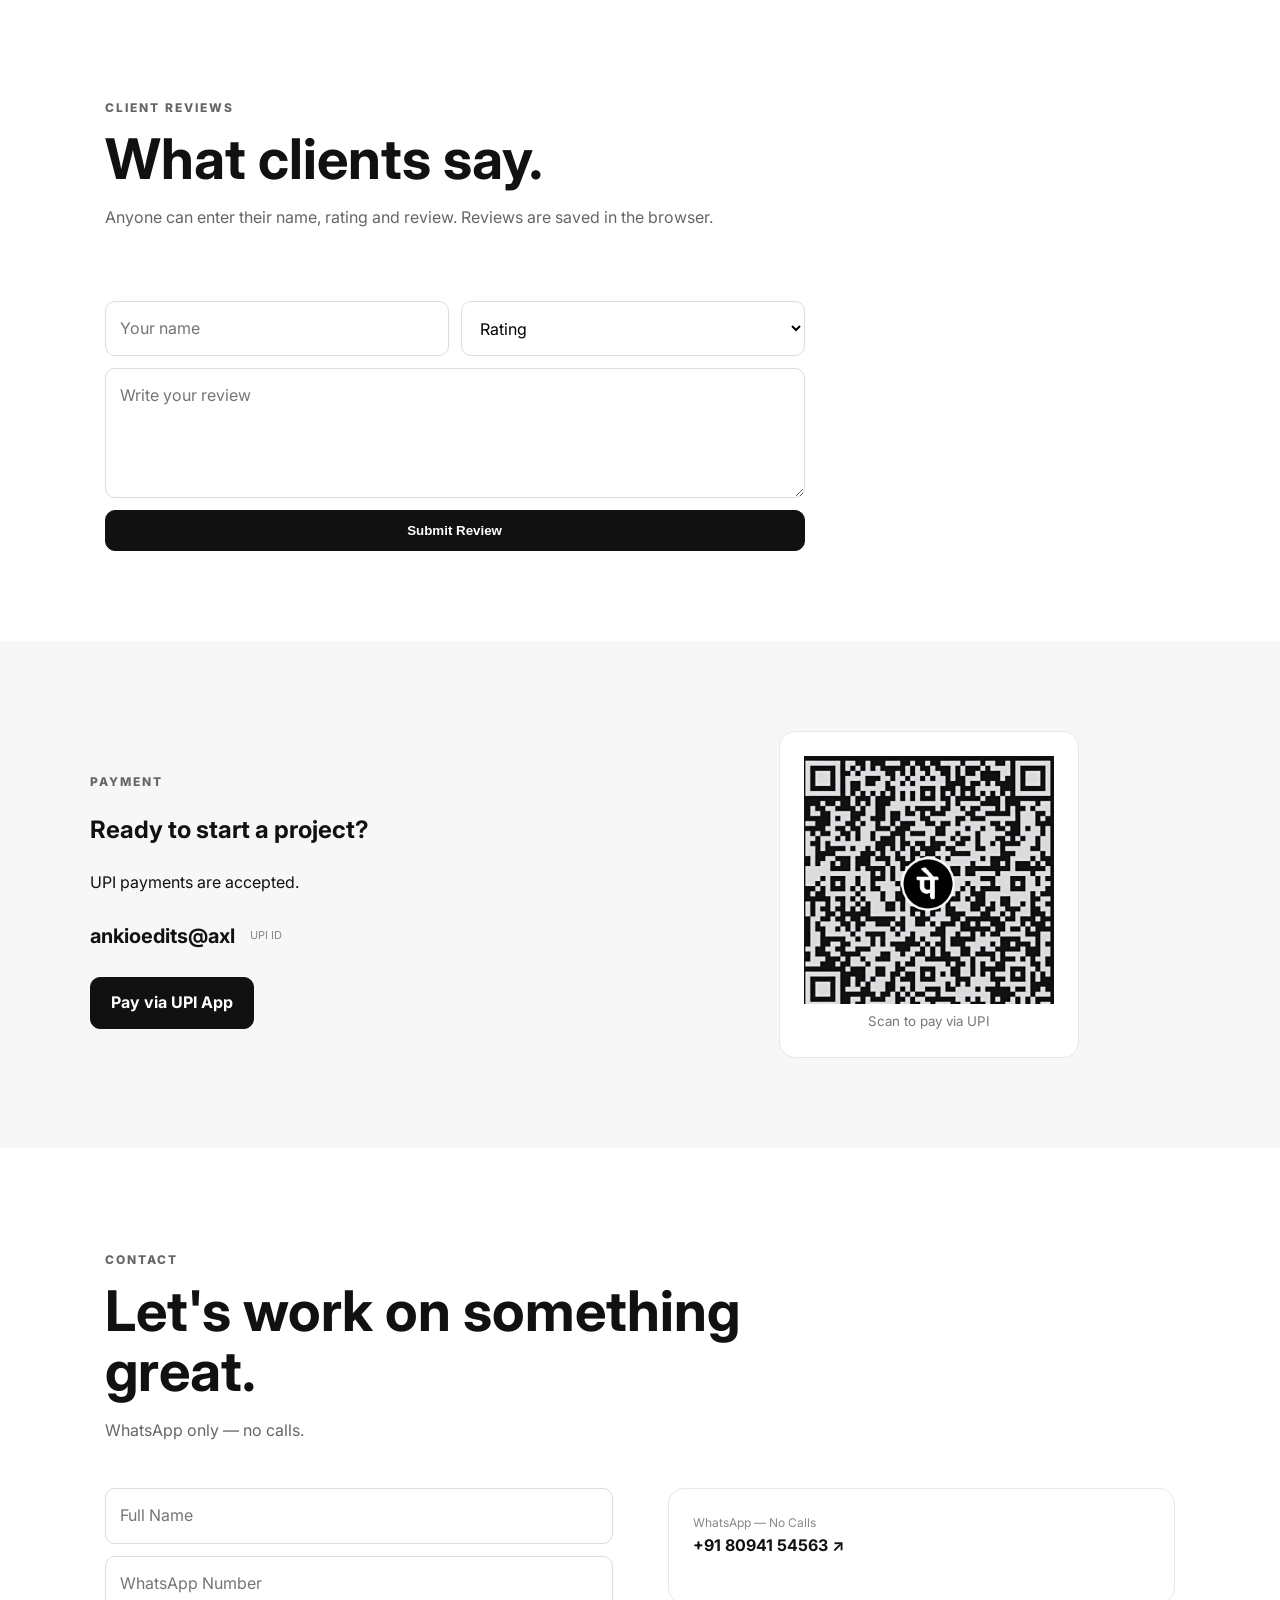
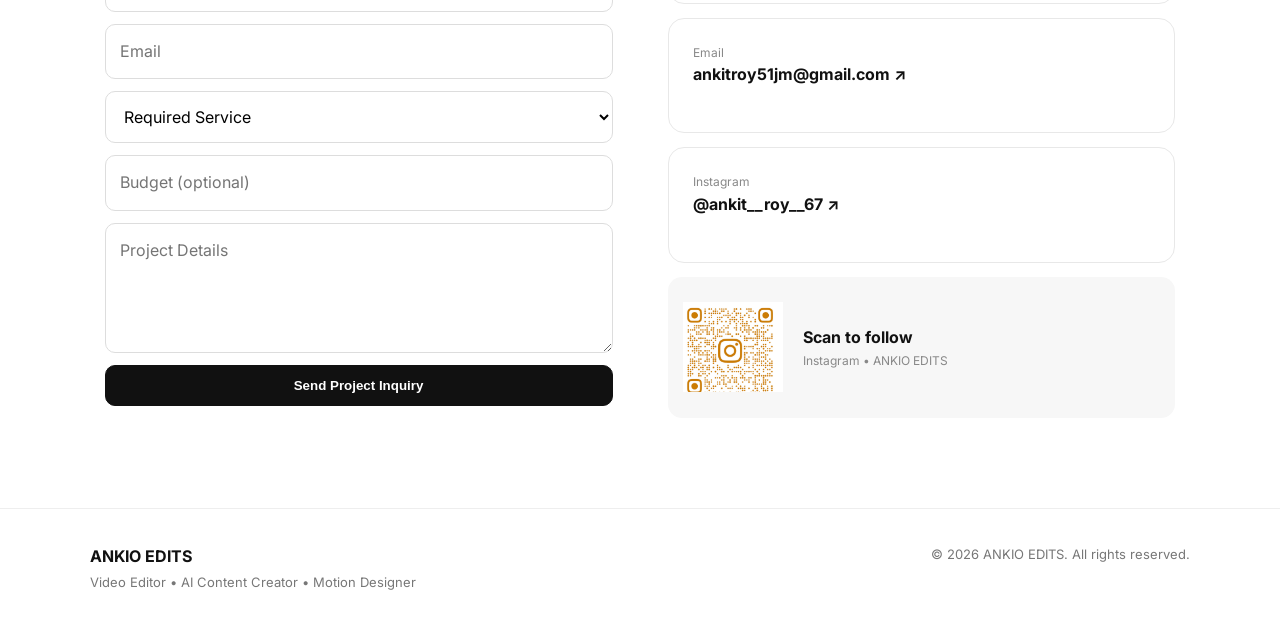
==== commit 5f2e4226: "Rename ANKIO-EDITS-index-COMPLETE.html to index.html" ====
--- a/index.html
+++ b/index.html
@@ -1,22 +1,104 @@
-<!doctype html><html><head><link rel='stylesheet' href='style.css'></head><body>
-<audio id="bgMusic" loop preload="auto">
-  <source src="background.mp3" type="audio/mpeg">
-</audio>
+<!DOCTYPE html>
+<html lang="en">
+<head>
+<meta charset="UTF-8">
+<meta name="viewport" content="width=device-width,initial-scale=1.0">
+<meta name="description" content="ANKIO EDITS — Ankit Roy | Video Editor, AI Content Creator & Motion Designer">
+<title>ANKIO EDITS — Ankit Roy</title>
+<link rel="preconnect" href="https://fonts.googleapis.com">
+<link href="https://fonts.googleapis.com/css2?family=Inter:wght@400;500;600;700;800&display=swap" rel="stylesheet">
+<style>
+*{box-sizing:border-box}html{scroll-behavior:smooth}body{margin:0;font-family:Inter,Arial,sans-serif;color:#111;background:#fff;line-height:1.6}
+a{text-decoration:none;color:inherit}.nav{position:sticky;top:0;z-index:20;display:flex;align-items:center;justify-content:space-between;padding:15px 7%;background:rgba(255,255,255,.94);backdrop-filter:blur(12px);border-bottom:1px solid #eee}.brand{display:flex;gap:10px;align-items:center;font-weight:800}.brand b{font-weight:400}.brand-mark{display:grid;place-items:center;width:34px;height:34px;border-radius:10px;background:#111;color:#fff;font-size:12px}.nav nav{display:flex;gap:22px;font-size:14px}.btn{display:inline-block;padding:12px 20px;border-radius:10px;font-weight:700;border:1px solid #111}.btn-dark{background:#111;color:#fff}.btn-light{background:#fff}.section{padding:90px 7%;max-width:1250px;margin:auto}.soft{background:#f7f7f7;max-width:none}.hero{min-height:86vh;display:grid;grid-template-columns:1.15fr .85fr;gap:60px;align-items:center}.eyebrow{font-size:12px;letter-spacing:2px;font-weight:800;color:#666}.hero h1{font-size:clamp(48px,7vw,88px);line-height:.98;margin:15px 0}.hero h1 span{font-weight:400}.headline{font-size:20px;font-weight:600}.headline i{font-style:normal;color:#999;margin:0 7px}.lead{font-size:18px;color:#555;max-width:650px}.actions{display:flex;gap:12px;flex-wrap:wrap;margin:30px 0}.mini-stats{display:flex;gap:25px;flex-wrap:wrap;color:#666;font-size:13px}.mini-stats strong{display:block;color:#111;font-size:17px}.hero-photo{text-align:center}.photo-ring{width:min(390px,80vw);height:min(390px,80vw);margin:auto;border-radius:50%;background:#eee;overflow:hidden;border:12px solid #f5f5f5}.photo-ring img{width:100%;height:100%;object-fit:cover}.floating-card{display:inline-block;margin-top:-20px;position:relative;background:#111;color:#fff;padding:12px 18px;border-radius:10px;font-size:12px}.dot{display:inline-block;width:8px;height:8px;border-radius:50%;background:#fff;margin-right:8px}.section-head{max-width:760px;margin-bottom:45px}.section-head h2{font-size:clamp(32px,5vw,56px);line-height:1.08;margin:10px 0}.section-head p:not(.eyebrow){color:#666}.about-grid,.payment-grid,.contact-grid{display:grid;grid-template-columns:1fr 1fr;gap:55px}.about-copy{font-size:18px}.availability{display:flex;gap:20px;flex-wrap:wrap;font-size:14px;font-weight:700}.facts{display:grid;gap:15px}.facts>div,.card,.work-card,.price-card,.why-card,.step,.review,.contact-item,.qr-card{background:#fff;border:1px solid #e8e8e8;border-radius:16px;padding:24px}.facts small{display:block;color:#888;letter-spacing:1px;font-size:10px}.cards,.work-grid,.why,.process,.pricing-grid{display:grid;grid-template-columns:repeat(3,1fr);gap:18px}.card span,.work-number{font-weight:800;color:#999}.card h3,.work-card h3,.price-card h3{margin:25px 0 8px}.card p,.work-card p,.why-card p,.step p{color:#666}.skills{max-width:850px;display:grid;gap:22px}.skill>div:first-child{display:flex;justify-content:space-between}.skill span{color:#777;font-size:13px}.bar{height:7px;background:#ddd;border-radius:99px;margin-top:8px;overflow:hidden}.bar i{display:block;height:100%;background:#111;border-radius:99px}.text-link{font-weight:800;text-decoration:underline}.center{text-align:center;margin-top:35px}.pricing-grid{grid-template-columns:repeat(2,1fr);max-width:900px}.price-card.featured{border:2px solid #111}.tag{font-size:11px;letter-spacing:2px;font-weight:800}.price{font-size:32px;font-weight:800;margin:20px 0}.price small{font-size:13px;font-weight:400}.price-card li{margin:9px 0;color:#555}.policy{margin-top:25px;padding:24px;border-left:4px solid #111;background:#fff}.process{grid-template-columns:repeat(5,1fr)}.step b{font-size:25px}.why{grid-template-columns:repeat(3,1fr)}.review-list{display:grid;grid-template-columns:repeat(3,1fr);gap:18px;margin-bottom:25px}.stars{letter-spacing:3px}.review-form,.contact-form{display:grid;gap:12px;max-width:700px}.review-form{grid-template-columns:1fr 1fr}.review-form textarea,.review-form button{grid-column:1/-1}input,select,textarea{width:100%;padding:14px;border:1px solid #ddd;border-radius:10px;font:inherit;background:#fff}textarea{min-height:130px;resize:vertical}.payment-grid{align-items:center}.upi{display:flex;gap:15px;align-items:center;margin:25px 0}.upi b{font-size:20px}.upi span{font-size:11px;color:#888}.qr-card{text-align:center;max-width:330px;margin:auto}.qr-card img,.qr-mini img{width:100%;max-width:250px}.qr-card small{display:block;color:#777}.contact-side{display:grid;gap:14px}.contact-item span,.qr-mini span{display:block;color:#888;font-size:12px}.contact-item b{font-size:16px}.qr-mini{display:flex;align-items:center;gap:20px;background:#f7f7f7;padding:15px;border-radius:14px}.qr-mini img{width:100px}.contact-form small{color:#555}footer{padding:35px 7%;border-top:1px solid #eee;display:flex;justify-content:space-between;gap:20px;flex-wrap:wrap}footer span{color:#777;font-size:13px}
+@media(max-width:850px){.nav nav{display:none}.hero,.about-grid,.payment-grid,.contact-grid{grid-template-columns:1fr}.hero{padding-top:60px}.cards,.work-grid,.why,.review-list{grid-template-columns:1fr 1fr}.process{grid-template-columns:1fr 1fr}.pricing-grid{grid-template-columns:1fr}}
+@media(max-width:550px){.section{padding:65px 5%}.cards,.work-grid,.why,.review-list,.process,.pricing-grid{grid-template-columns:1fr}.nav{padding:12px 5%}.nav-btn{display:none}.hero h1{font-size:54px}.review-form{grid-template-columns:1fr}.review-form textarea,.review-form button{grid-column:auto}}
+</style>
+</head>
+<body>
+<audio id="bgMusic" loop preload="auto"><source src="background.mp3" type="audio/mpeg"></audio>
+
+<header class="nav">
+<a class="brand" href="#home"><span class="brand-mark">AR</span><span>ANKIO <b>EDITS</b></span></a>
+<nav><a href="#about">About</a><a href="#services">Services</a><a href="#work">Work</a><a href="#pricing">Pricing</a><a href="#reviews">Reviews</a><a href="#contact">Contact</a></nav>
+<a class="btn btn-dark nav-btn" href="https://wa.me/918094154563" target="_blank">Hire Me</a>
+</header>
+
+<section id="home" class="hero section">
+<div>
+<p class="eyebrow">ANKIO EDITS • CREATIVE VIDEO PRODUCTION</p>
+<h1>Ankit Roy<br><span>Video Editor</span></h1>
+<p class="headline">Video Editor <i>|</i> AI Content Creator <i>|</i> Motion Designer</p>
+<p class="lead">I create engaging short-form, promotional and AI-powered visual content for brands, creators and businesses.</p>
+<div class="actions"><a class="btn btn-dark" href="#work">View My Work</a><a class="btn btn-light" href="https://wa.me/918094154563?text=Hi%20Ankit%2C%20I%20want%20to%20hire%20you." target="_blank">Chat on WhatsApp</a></div>
+<div class="mini-stats"><span><strong>2+</strong> Years Experience</span><span><strong>7</strong> Creative Services</span><span><strong>Local + Remote</strong> Work</span></div>
+</div>
+<div class="hero-photo"><div class="photo-ring"><img src="profile.png" alt="ANKIO EDITS"></div><div class="floating-card"><span class="dot"></span>Available for freelance projects</div></div>
+</section>
+
+<section id="about" class="section soft"><div class="section-head"><p class="eyebrow">ABOUT ME</p><h2>Creative editing with a practical, client-first approach.</h2></div><div class="about-grid"><div class="about-copy"><p>I'm <b>Ankit Roy</b>, a video editor and creative content specialist with <b>2+ years of experience</b>. I work across short-form content, promotional videos, travel and bus creatives, AI-generated visuals and motion-based edits.</p><p>I understand Hindi fluently and can communicate in basic English. I’m available for <b>local projects in Sikar, Rajasthan</b> as well as <b>remote work</b>.</p><div class="availability"><span>● Available for freelance projects</span><span>● Local & remote work</span></div></div><div class="facts"><div><small>LOCATION</small><b>Dinarpura, Sikar, Rajasthan<br>332024, India</b></div><div><small>LANGUAGES</small><b>Hindi • Basic English</b></div><div><small>EXPERIENCE</small><b>2+ Years of Experience</b></div></div></div></section>
+
+<section id="services" class="section"><div class="section-head"><p class="eyebrow">SERVICES</p><h2>What I can create for you.</h2></div><div class="cards">
+<div class="card"><span>01</span><h3>Short-form / Reels</h3><p>Attention-focused edits, pacing, captions, effects and platform-ready reels.</p></div>
+<div class="card"><span>02</span><h3>Travel & Bus Videos</h3><p>Route promotions, travel creatives, cinematic bus visuals and destination content.</p></div>
+<div class="card"><span>03</span><h3>AI Video Creation</h3><p>AI-assisted scenes, clips and visual concepts blended into practical edits.</p></div>
+<div class="card"><span>04</span><h3>AI Image Creation</h3><p>Creative AI visuals for campaigns, concepts, posters and social content.</p></div>
+<div class="card"><span>05</span><h3>Motion Graphics</h3><p>Animated text, transitions, visual effects and motion-based storytelling.</p></div>
+<div class="card"><span>06</span><h3>YouTube Editing</h3><p>Creator-focused edits, pacing, visuals, sound design and retention-friendly cuts.</p></div>
+<div class="card"><span>07</span><h3>Promotional Videos</h3><p>Advertisement and offer videos designed to communicate a business message clearly.</p></div>
+</div></section>
+
+<section id="skills" class="section soft"><div class="section-head"><p class="eyebrow">SKILLS & TOOLS</p><h2>Tools I work with.</h2></div><div class="skills">
+<div class="skill"><div><b>Adobe Premiere Pro</b><span>Advanced</span></div><div class="bar"><i style="width:88%"></i></div></div>
+<div class="skill"><div><b>Adobe After Effects</b><span>Basic</span></div><div class="bar"><i style="width:45%"></i></div></div>
+<div class="skill"><div><b>Adobe Photoshop</b><span>Advanced</span></div><div class="bar"><i style="width:85%"></i></div></div>
+<div class="skill"><div><b>CapCut</b><span>Pro</span></div><div class="bar"><i style="width:95%"></i></div></div>
+<div class="skill"><div><b>Alight Motion</b><span>Pro</span></div><div class="bar"><i style="width:94%"></i></div></div>
+<div class="skill"><div><b>AI Tools</b><span>Pro</span></div><div class="bar"><i style="width:94%"></i></div></div>
+</div></section>
+
+<section id="work" class="section"><div class="section-head"><p class="eyebrow">MY WORK</p><h2>Selected work categories.</h2><p>Currently the same Drive folder is connected to all three sections; separate folders can be added later.</p></div><div class="work-grid">
+<div class="work-card"><div class="work-number">01</div><h3>Bus & Travel Videos</h3><p>Travel promotions, bus routes and cinematic travel edits.</p><a class="text-link" href="https://drive.google.com/drive/folders/1QheILWWbwtCmF_2uF_xJXzWu7FkPVRV8" target="_blank">View Work ↗</a></div>
+<div class="work-card"><div class="work-number">02</div><h3>Professional Brand Videos</h3><p>Clean, engaging edits for professional brands and businesses.</p><a class="text-link" href="https://drive.google.com/drive/folders/1QheILWWbwtCmF_2uF_xJXzWu7FkPVRV8" target="_blank">View Work ↗</a></div>
+<div class="work-card"><div class="work-number">03</div><h3>Promotional Videos</h3><p>Advertisement, offer and social-media promotional creatives.</p><a class="text-link" href="https://drive.google.com/drive/folders/1QheILWWbwtCmF_2uF_xJXzWu7FkPVRV8" target="_blank">View Work ↗</a></div>
+</div><div class="center"><a class="btn btn-dark" href="https://drive.google.com/drive/folders/1QheILWWbwtCmF_2uF_xJXzWu7FkPVRV8" target="_blank">Open Full Work Folder</a></div></section>
+
+<section id="pricing" class="section soft"><div class="section-head"><p class="eyebrow">PRICING</p><h2>Simple, transparent pricing.</h2></div><div class="pricing-grid">
+<div class="price-card"><p class="tag">BASIC</p><h3>Reel Editing</h3><div class="price">₹600–₹1,200 <small>/ reel</small></div><ul><li>Normal/basic reel editing</li><li>CapCut workflow where suitable</li><li>1 revision included</li><li>Additional revision: ₹50/change</li></ul><a class="btn btn-dark" href="#contact">Get a Quote</a></div>
+<div class="price-card featured"><p class="tag">PROFESSIONAL</p><h3>Professional Reel</h3><div class="price">₹800–₹1,200 <small>/ reel</small></div><ul><li>Premiere Pro + After Effects</li><li>AI clips where required</li><li>Professional effects & motion</li><li>1 revision included</li><li>Additional revision: ₹50/change</li></ul><a class="btn btn-dark" href="#contact">Get a Quote</a></div>
+</div><div class="policy"><h3>Payment & Revision Policy</h3><p><b>30% advance</b> is required to start. A watermarked preview will be shared. The remaining payment is required before the final watermark-free video is delivered. <b>1 change is included</b>; after that, each additional change costs <b>₹50</b>.</p></div></section>
+
+<section id="process" class="section"><div class="section-head"><p class="eyebrow">HOW I WORK</p><h2>Simple workflow.</h2></div><div class="process">
+<div class="step"><b>01</b><h3>Brief</h3><p>Share footage, idea, references and requirements.</p></div><div class="step"><b>02</b><h3>Advance</h3><p>30% advance confirms the project.</p></div><div class="step"><b>03</b><h3>Editing</h3><p>I build the edit, visuals, motion and AI elements.</p></div><div class="step"><b>04</b><h3>Preview</h3><p>Watermarked preview + included revision.</p></div><div class="step"><b>05</b><h3>Delivery</h3><p>Final watermark-free video after payment.</p></div>
+</div></section>
+
+<section class="section soft"><div class="section-head"><p class="eyebrow">WHY CHOOSE ME</p><h2>Useful creative work, without unnecessary complexity.</h2></div><div class="why">
+<div class="why-card"><b>Fast Delivery</b><p>Clear workflow and focused execution.</p></div><div class="why-card"><b>Premium Quality</b><p>Professional tools and attention to detail.</p></div><div class="why-card"><b>Creative Concepts</b><p>Ideas that fit the content instead of random effects.</p></div><div class="why-card"><b>Client Satisfaction</b><p>Clear revision and delivery policy.</p></div><div class="why-card"><b>Custom Solutions</b><p>Every project can be tailored to its audience.</p></div><div class="why-card"><b>AI-powered Workflow</b><p>AI used where it genuinely improves the result.</p></div>
+</div></section>
+
+<section id="reviews" class="section"><div class="section-head"><p class="eyebrow">CLIENT REVIEWS</p><h2>What clients say.</h2><p>Anyone can enter their name, rating and review. Reviews are saved in the browser.</p></div><div id="reviewList" class="review-list"></div><form id="reviewForm" class="review-form"><input id="reviewName" required placeholder="Your name"><select id="reviewStars" required><option value="">Rating</option><option value="5">★★★★★ — 5</option><option value="4">★★★★☆ — 4</option><option value="3">★★★☆☆ — 3</option><option value="2">★★☆☆☆ — 2</option><option value="1">★☆☆☆☆ — 1</option></select><textarea id="reviewText" required maxlength="500" placeholder="Write your review"></textarea><button class="btn btn-dark" type="submit">Submit Review</button></form></section>
+
+<section id="payment" class="section soft"><div class="payment-grid"><div><p class="eyebrow">PAYMENT</p><h2>Ready to start a project?</h2><p>UPI payments are accepted.</p><div class="upi"><b>ankioedits@axl</b><span>UPI ID</span></div><a class="btn btn-dark" href="upi://pay?pa=ankioedits@axl&pn=ANKIO%20EDITS">Pay via UPI App</a></div><div class="qr-card"><img src="ankio-payment-qr.png" alt="ANKIO EDITS UPI QR"><small>Scan to pay via UPI</small></div></div></section>
+
+<section id="contact" class="section"><div class="section-head"><p class="eyebrow">CONTACT</p><h2>Let's work on something great.</h2><p>WhatsApp only — no calls.</p></div><div class="contact-grid"><form id="contactForm" class="contact-form"><input id="name" required placeholder="Full Name"><input id="whatsapp" required placeholder="WhatsApp Number"><input id="email" type="email" required placeholder="Email"><select id="service" required><option value="">Required Service</option><option>Short-form / Reels</option><option>Travel & Bus Video</option><option>AI Video Creation</option><option>AI Image Creation</option><option>Motion Graphics / Animation</option><option>YouTube Video Editing</option><option>Promotional / Advertisement Video</option></select><input id="budget" placeholder="Budget (optional)"><textarea id="details" required placeholder="Project Details"></textarea><button class="btn btn-dark" type="submit">Send Project Inquiry</button><small id="formNote"></small></form><aside class="contact-side">
+<a class="contact-item" href="https://wa.me/918094154563" target="_blank"><span>WhatsApp — No Calls</span><b>+91 80941 54563 ↗</b></a>
+<a class="contact-item" href="mailto:ankitroy51jm@gmail.com"><span>Email</span><b>ankitroy51jm@gmail.com ↗</b></a>
+<a class="contact-item" href="https://www.instagram.com/ankit__roy__67/" target="_blank"><span>Instagram</span><b>@ankit__roy__67 ↗</b></a>
+<div class="qr-mini"><img src="ankio-instagram-qr.png" alt="Instagram QR"><div><b>Scan to follow</b><span>Instagram • ANKIO EDITS</span></div></div>
+</aside></div></section>
+
+<footer><div><b>ANKIO EDITS</b><br><span>Video Editor • AI Content Creator • Motion Designer</span></div><span>© 2026 ANKIO EDITS. All rights reserved.</span></footer>
+
 <script>
-(() => {
-  const music = document.getElementById('bgMusic');
-  if (!music) return;
-  music.volume = 0.18;
-  const start = () => {
-    music.play().catch(() => {});
-    document.removeEventListener('click', start);
-    document.removeEventListener('touchstart', start);
-    document.removeEventListener('pointerdown', start);
-  };
-  document.addEventListener('click', start, {once:true});
-  document.addEventListener('touchstart', start, {once:true, passive:true});
-  document.addEventListener('pointerdown', start, {once:true});
-})();
+const music=document.getElementById('bgMusic');music.volume=.18;
+function playMusic(){music.play().catch(()=>{});}
+['click','touchstart','pointerdown'].forEach(e=>document.addEventListener(e,playMusic,{once:true,passive:e==='touchstart'}));
+
+const key='ankioEditsReviews';
+function esc(s){return s.replace(/[&<>\"']/g,m=>({'&':'&amp;','<':'&lt;','>':'&gt;','\"':'&quot;',\"'\":'&#039;'}[m]));}
+function render(){let a=JSON.parse(localStorage.getItem(key)||'[]');document.getElementById('reviewList').innerHTML=a.length?a.map(r=>`<article class="review"><div class="stars">${'★'.repeat(r.stars)}${'☆'.repeat(5-r.stars)}</div><p>${esc(r.text)}</p><small>${esc(r.name)}</small></article>`).join(''):'<div class="review"><div class="stars">★★★★★</div><p>Be the first client to leave a review.</p></div>';}
+document.getElementById('reviewForm').addEventListener('submit',e=>{e.preventDefault();let a=JSON.parse(localStorage.getItem(key)||'[]');a.unshift({name:reviewName.value,stars:+reviewStars.value,text:reviewText.value});localStorage.setItem(key,JSON.stringify(a.slice(0,20)));e.target.reset();render();});render();
+
+document.getElementById('contactForm').addEventListener('submit',e=>{e.preventDefault();let msg=`Hi Ankit, I want to discuss a project.%0A%0AName: ${encodeURIComponent(name.value)}%0AWhatsApp: ${encodeURIComponent(whatsapp.value)}%0AEmail: ${encodeURIComponent(email.value)}%0AService: ${encodeURIComponent(service.value)}%0ABudget: ${encodeURIComponent(budget.value||'Not specified')}%0AProject Details: ${encodeURIComponent(details.value)}`;window.open('https://wa.me/918094154563?text='+msg,'_blank');formNote.textContent='WhatsApp message is ready to send.';});
 </script>
-
-</body></html>+</body>
+</html>
